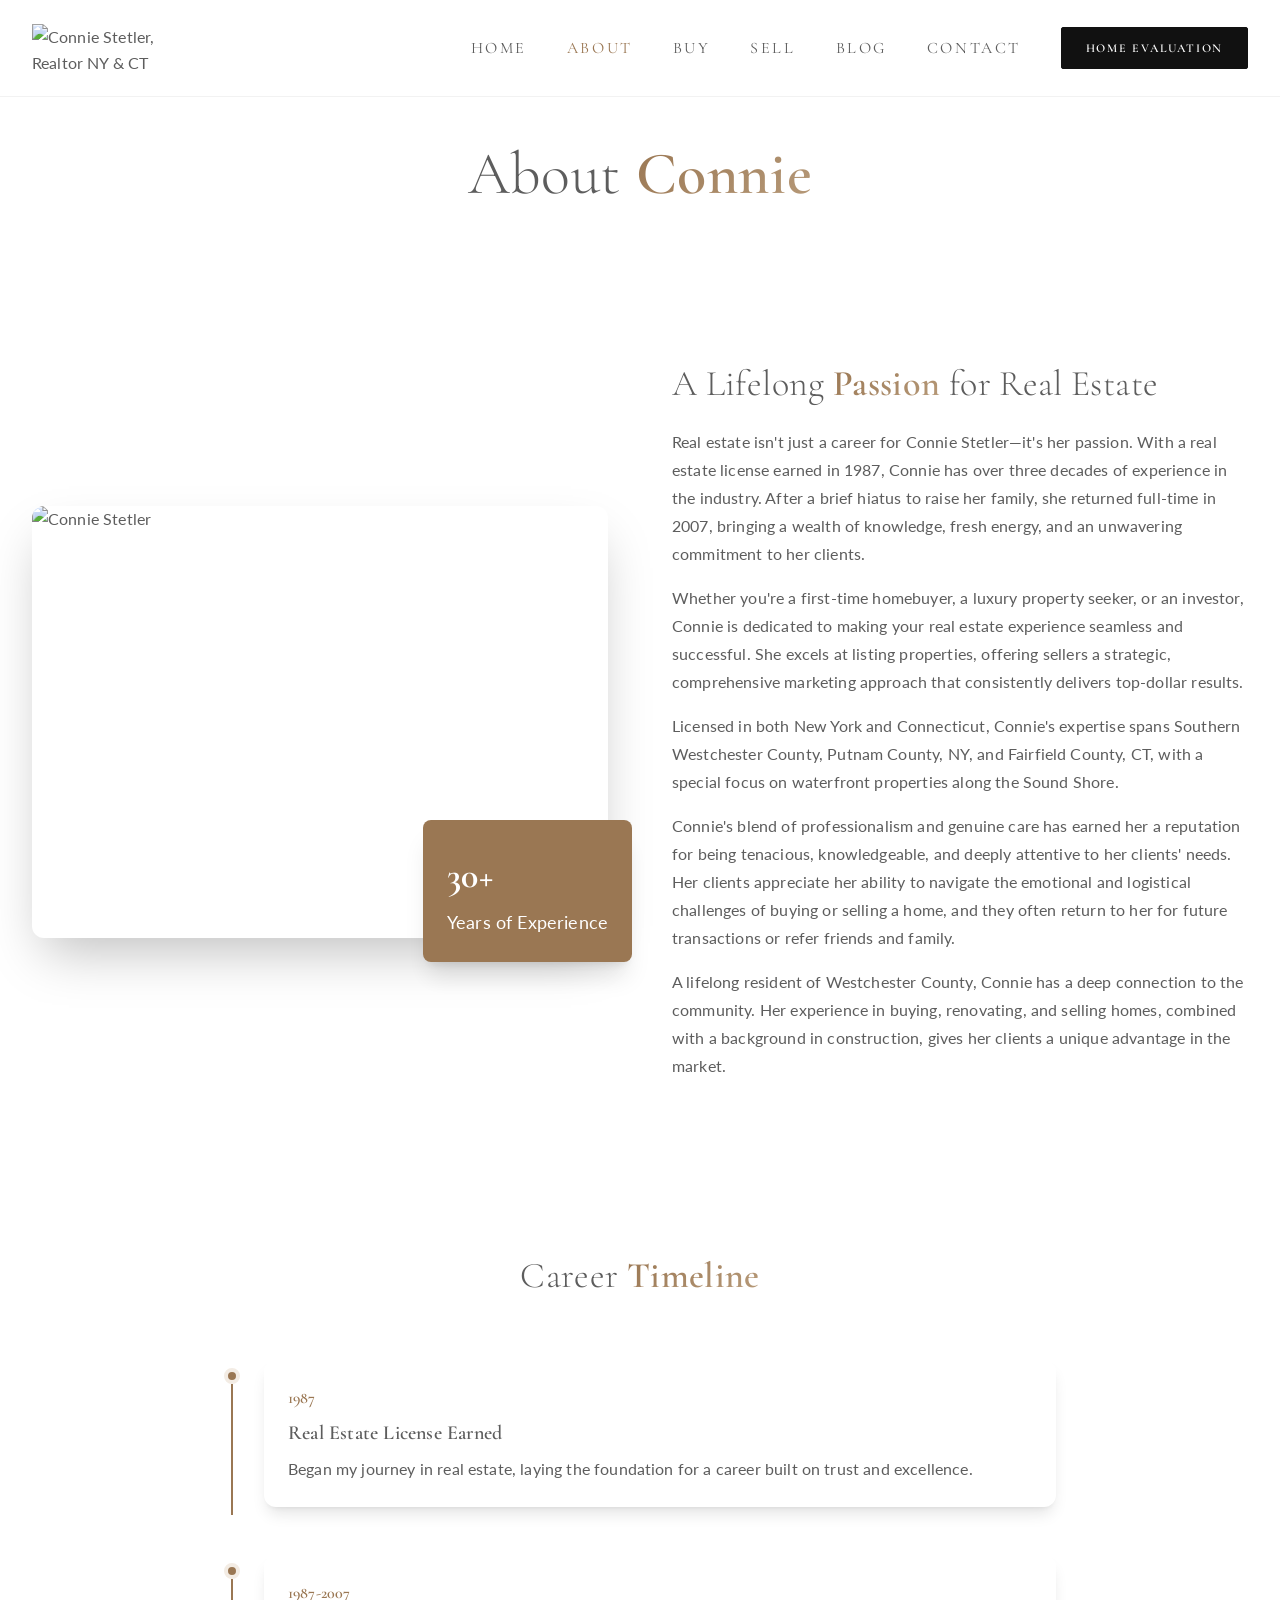
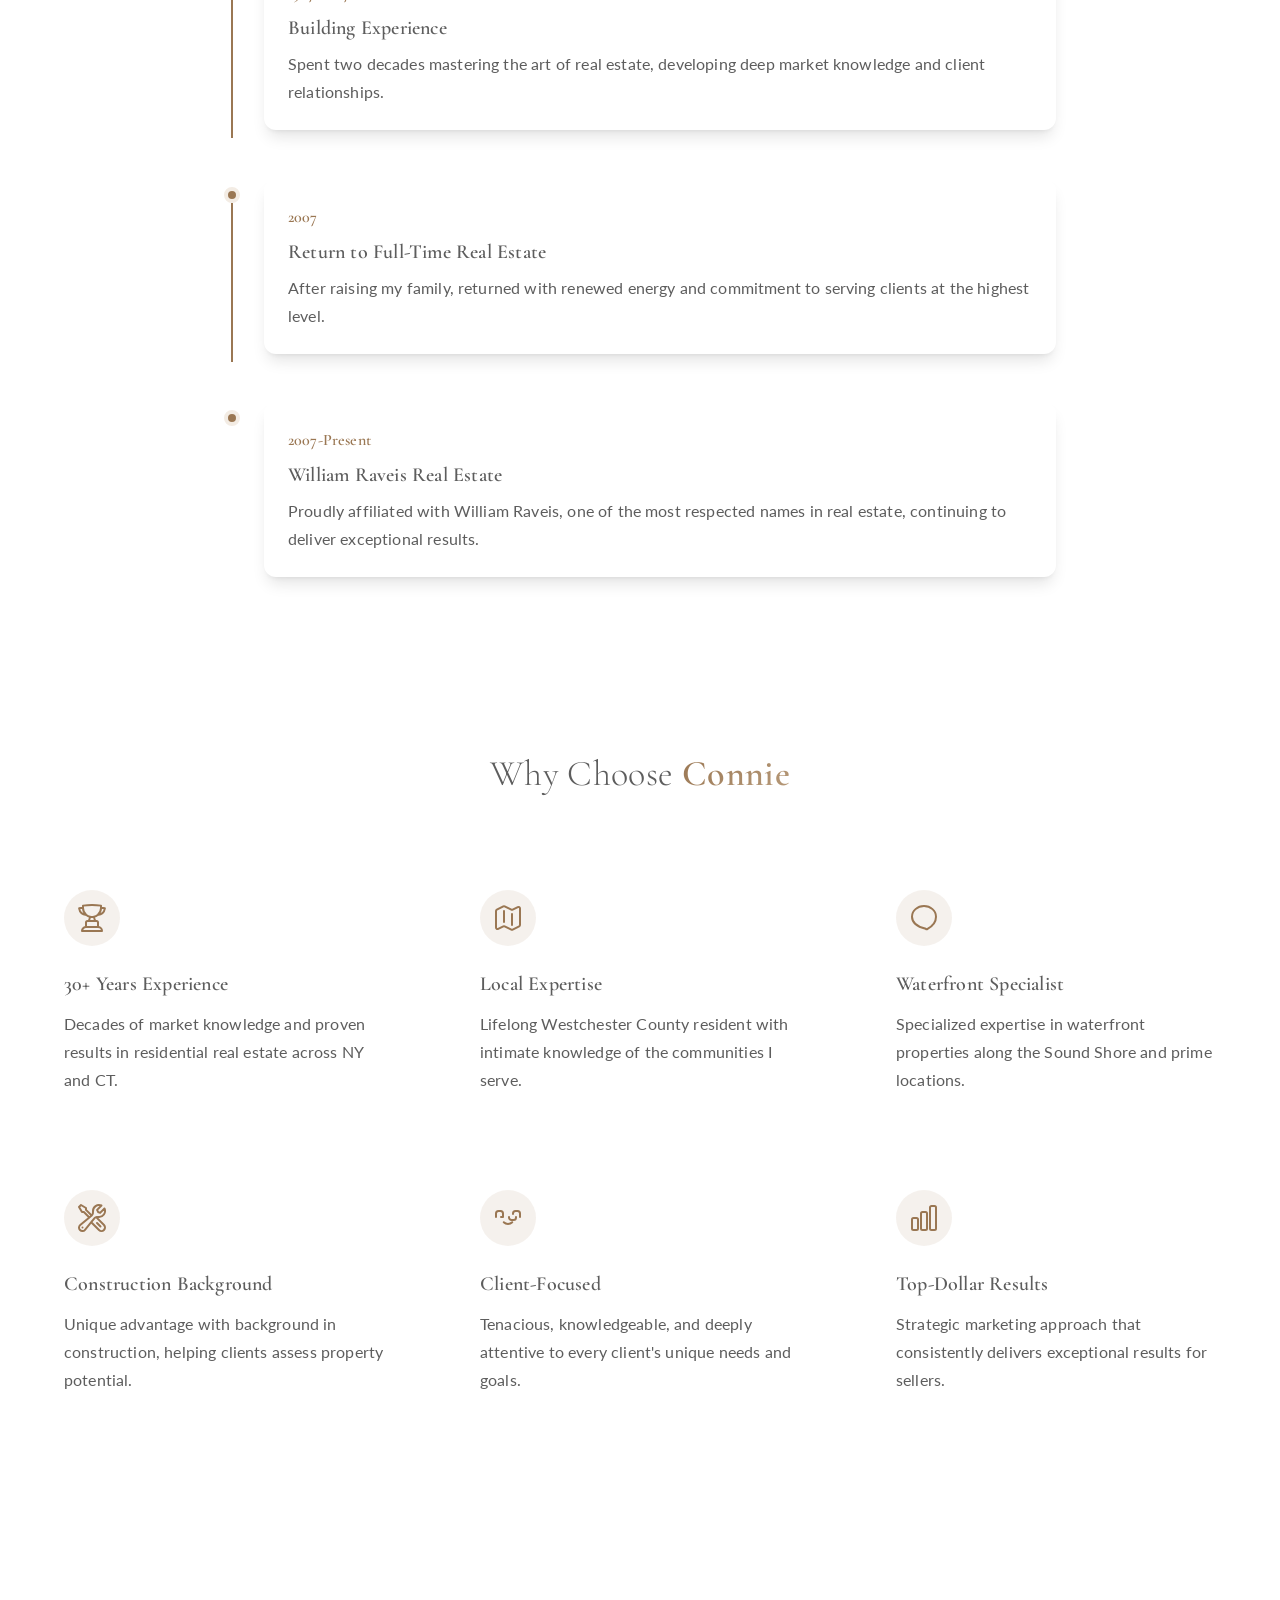
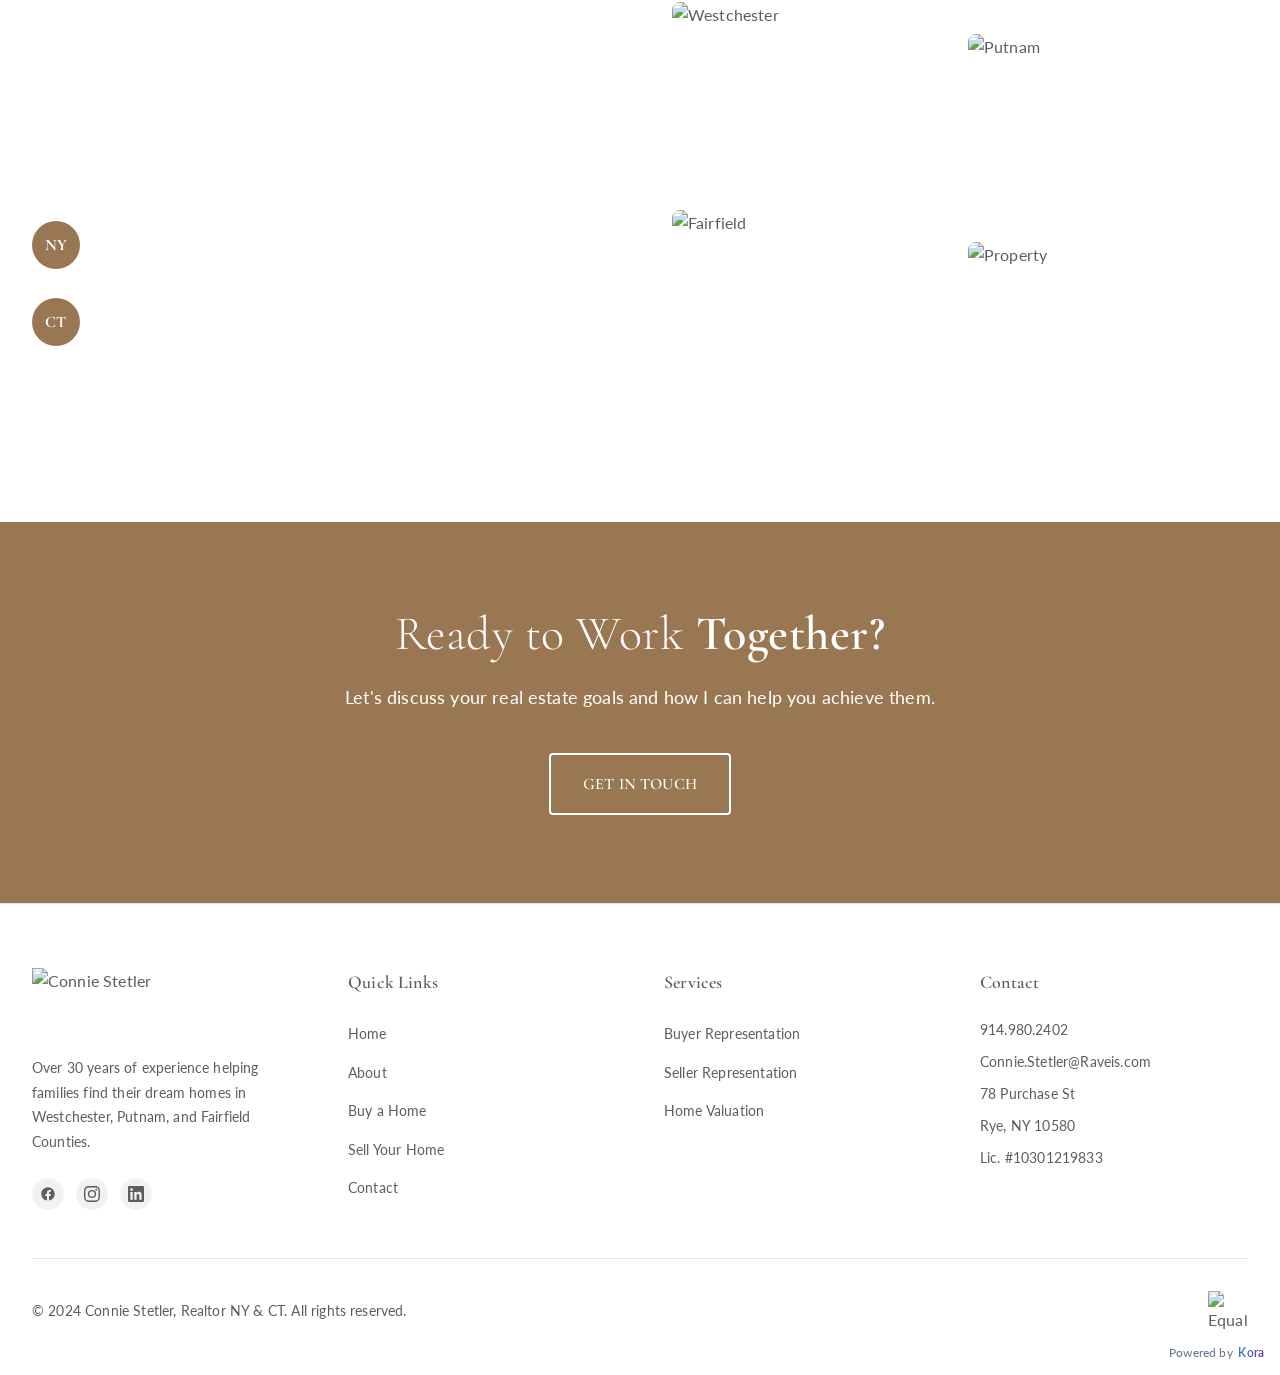
==== about.html @ 28724ea1 "Deploy production from Kora" ====
<!DOCTYPE html>

<html lang="en">
<head>
  <link rel="icon" href="https://quseprdus1.blob.core.windows.net/kora-business-images/user-media/e24f2505-6638-440f-b23e-cd11e77d4948/de8c94d8-887e-4625-825f-ec262dbc28df/1775656767_w84dqn.jpeg">
<!-- KORA_TRACKING_GTM_HEAD_START -->
<!-- Google Tag Manager -->
<script>(function(w,d,s,l,i){w[l]=w[l]||[];w[l].push({'gtm.start':
new Date().getTime(),event:'gtm.js'});var f=d.getElementsByTagName(s)[0],
j=d.createElement(s),dl=l!='dataLayer'?'&l='+l:'';j.async=true;j.src=
'https://www.googletagmanager.com/gtm.js?id='+i+dl;f.parentNode.insertBefore(j,f);
})(window,document,'script','dataLayer','GTM-W7QPT9MT');</script>
<!-- End Google Tag Manager -->
<!-- KORA_TRACKING_GTM_HEAD_END -->
<link href="https://quseprdus1.blob.core.windows.net/kora-business-images/user-media/e24f2505-6638-440f-b23e-cd11e77d4948/de8c94d8-887e-4625-825f-ec262dbc28df/1775656767_w84dqn.jpeg" rel="icon"/>

<meta charset="utf-8"/>
<meta content="width=device-width, initial-scale=1.0" name="viewport"/>
<title>About | Connie Stetler, Realtor NY &amp; CT</title>
<meta content="Learn about Connie Stetler, Realtor NY &amp; CT — licensed associate real estate broker with William Raveis in Rye, NY. 30+ years serving Westchester, Putnam, and Fairfield Counties." name="description"/>
<meta content="About | Connie Stetler, Realtor NY &amp; CT" property="og:title"/>
<meta content="Learn about Connie Stetler, Realtor NY &amp; CT — licensed associate real estate broker with William Raveis in Rye, NY. 30+ years serving Westchester, Putnam, and Fairfield Counties." property="og:description"/>
<meta content="website" property="og:type"/>
<meta content="https://quseprdus1.blob.core.windows.net/kora-business-images/user-media/e24f2505-6638-440f-b23e-cd11e77d4948/de8c94d8-887e-4625-825f-ec262dbc28df/1775656767_w84dqn.jpeg" property="og:image"/>
<meta content="summary_large_image" name="twitter:card"/>
<meta content="About | Connie Stetler, Realtor NY &amp; CT" name="twitter:title"/>
<meta content="Learn about Connie Stetler, Realtor NY &amp; CT — licensed associate real estate broker with William Raveis in Rye, NY. 30+ years serving Westchester, Putnam, and Fairfield Counties." name="twitter:description"/>
<meta content="https://quseprdus1.blob.core.windows.net/kora-business-images/user-media/e24f2505-6638-440f-b23e-cd11e77d4948/de8c94d8-887e-4625-825f-ec262dbc28df/1775656767_w84dqn.jpeg" name="twitter:image"/>
<link href="https://quseprdus1.blob.core.windows.net/kora-business-images/user-media/e24f2505-6638-440f-b23e-cd11e77d4948/de8c94d8-887e-4625-825f-ec262dbc28df/1775656767_w84dqn.jpeg" rel="icon">
<link href="https://quseprdus1.blob.core.windows.net/kora-business-images/user-media/e24f2505-6638-440f-b23e-cd11e77d4948/de8c94d8-887e-4625-825f-ec262dbc28df/1775656767_w84dqn.jpeg" rel="shortcut icon"/>
<link href="https://quseprdus1.blob.core.windows.net/kora-business-images/user-media/e24f2505-6638-440f-b23e-cd11e77d4948/de8c94d8-887e-4625-825f-ec262dbc28df/1775656767_w84dqn.jpeg" rel="apple-touch-icon"/>
<script type="application/ld+json">{
  "@context": "https://schema.org",
  "@type": [
    "LocalBusiness",
    "RealEstateAgent"
  ],
  "name": "Connie Stetler, Realtor NY & CT",
  "description": "Connie Stetler, Realtor NY & CT is a licensed associate real estate broker with William Raveis at 78 Purchase St, Rye, NY 10580. Over three decades serving Westchester, Putnam, and Fairfield Counties with expertise in waterfront and luxury homes.",
  "address": {
    "@type": "PostalAddress",
    "streetAddress": "78 Purchase St",
    "addressLocality": "Rye",
    "addressRegion": "NY",
    "postalCode": "10580",
    "addressCountry": "US"
  },
  "telephone": "+19149802402",
  "email": "Connie.Stetler@Raveis.com",
  "openingHours": [
    "Mo-Fr 07:30-21:00",
    "Sa 07:30-19:00",
    "Su 09:00-18:00"
  ],
  "image": "https://quseprdus1.blob.core.windows.net/kora-business-images/user-media/e24f2505-6638-440f-b23e-cd11e77d4948/de8c94d8-887e-4625-825f-ec262dbc28df/1775656767_w84dqn.jpeg",
  "review": [
    {
      "@type": "Review",
      "reviewRating": {
        "@type": "Rating",
        "ratingValue": "5"
      },
      "author": {
        "@type": "Person",
        "name": "Arlene Gonzalez-Pagan"
      },
      "reviewBody": "Connie is truly one of a kind! We couldn’t have asked for a better realtor to guide us through the sale of our condo. Thanks to her expertise and strategic approach, we had an offer during our very first open house!"
    },
    {
      "@type": "Review",
      "reviewRating": {
        "@type": "Rating",
        "ratingValue": "5"
      },
      "author": {
        "@type": "Person",
        "name": "Shelly A"
      },
      "reviewBody": "Connie is truly exceptional. Over the years, she has expertly guided me through multiple real estate transactions, both buying and selling. Her extensive knowledge, unwavering professionalism, and remarkable patience set her apart."
    }
  ],
  "aggregateRating": {
    "@type": "AggregateRating",
    "ratingValue": "5",
    "reviewCount": "2"
  }
}</script>
<link href="https://fonts.googleapis.com" rel="preconnect"/>
<link crossorigin="" href="https://fonts.gstatic.com" rel="preconnect"/>
<link as="style" href="https://fonts.googleapis.com/css2?family=Cormorant+Garamond:wght@400;500;600;700&amp;family=Lato:wght@300;400;700&amp;display=swap" onload="this.onload=null;this.rel='stylesheet'" rel="preload"/>
<noscript><link href="https://fonts.googleapis.com/css2?family=Cormorant+Garamond:wght@400;500;600;700&amp;family=Lato:wght@300;400;700&amp;display=swap" rel="stylesheet"/></noscript>
<link href="assets/styles.css" rel="stylesheet"/>
<link href="style.css" rel="stylesheet"/>
<link href="https://conniestetlerhomes.com/about" rel="canonical"/><meta content="https://conniestetlerhomes.com/about" property="og:url"/><!-- KORA_GOOGLE_FONTS_START -->
<link rel="preconnect" href="https://fonts.googleapis.com">
<link rel="preconnect" href="https://fonts.gstatic.com" crossorigin>
<link rel="stylesheet" href="https://fonts.googleapis.com/css2?family=Cormorant+Garamond:wght@400;600;700&family=Lato:wght@400;600;700&display=swap">
<!-- KORA_GOOGLE_FONTS_END -->
</link></head>
<body class="bg-white text-dark" data-page="about">
<header id="site-header"></header>
<main>
<!-- Page Header -->
<section class="pt-36 pb-16 bg-off-white">
<div class="max-w-7xl mx-auto px-4 sm:px-6 lg:px-8 text-center">
<h1 class="text-5xl md:text-6xl font-josefin font-light text-dark fade-in">
                About <span class="font-semibold text-gradient">Connie</span>
</h1>
</div>
</section>
<!-- Bio Section -->
<section class="py-24 bg-white">
<div class="max-w-7xl mx-auto px-4 sm:px-6 lg:px-8">
<div class="grid lg:grid-cols-2 gap-16 items-center">
<div class="slide-left">
<div class="relative">
<img alt="Connie Stetler" class="rounded-xl shadow-2xl w-full" decoding="async" height="600" loading="lazy" src="https://quseprdus1.blob.core.windows.net/kora-business-images/user-media/e24f2505-6638-440f-b23e-cd11e77d4948/de8c94d8-887e-4625-825f-ec262dbc28df/1775656643_3t81is.jpeg" width="800"/>
<div class="absolute -bottom-6 -right-6 bg-primary text-white p-6 rounded-lg shadow-xl">
<p class="text-4xl font-josefin font-bold">30+</p>
<p class="text-lg">Years of Experience</p>
</div>
</div>
</div>
<div class="slide-right space-y-6">
<h2 class="text-4xl font-josefin font-light text-dark">
                        A Lifelong <span class="font-semibold text-gradient">Passion</span> for Real Estate
                    </h2>
<div class="space-y-4 text-gray-text font-poppins leading-relaxed">
<p>
                            Real estate isn't just a career for Connie Stetler—it's her passion. With a real estate license earned in 1987, Connie has over three decades of experience in the industry. After a brief hiatus to raise her family, she returned full-time in 2007, bringing a wealth of knowledge, fresh energy, and an unwavering commitment to her clients.
                        </p>
<p>
                            Whether you're a first-time homebuyer, a luxury property seeker, or an investor, Connie is dedicated to making your real estate experience seamless and successful. She excels at listing properties, offering sellers a strategic, comprehensive marketing approach that consistently delivers top-dollar results.
                        </p>
<p>
                            Licensed in both New York and Connecticut, Connie's expertise spans Southern Westchester County, Putnam County, NY, and Fairfield County, CT, with a special focus on waterfront properties along the Sound Shore.
                        </p>
<p>
                            Connie's blend of professionalism and genuine care has earned her a reputation for being tenacious, knowledgeable, and deeply attentive to her clients' needs. Her clients appreciate her ability to navigate the emotional and logistical challenges of buying or selling a home, and they often return to her for future transactions or refer friends and family.
                        </p>
<p>
                            A lifelong resident of Westchester County, Connie has a deep connection to the community. Her experience in buying, renovating, and selling homes, combined with a background in construction, gives her clients a unique advantage in the market.
                        </p>
</div>
</div>
</div>
</div>
</section>
<!-- Timeline Section -->
<section class="py-24 bg-off-white">
<div class="max-w-4xl mx-auto px-4 sm:px-6 lg:px-8">
<div class="text-center mb-16">
<h2 class="text-4xl font-josefin font-light text-dark">
                    Career <span class="font-semibold text-gradient">Timeline</span>
</h2>
</div>
<div class="space-y-12">
<div class="timeline-item fade-in">
<div class="bg-white p-6 rounded-xl shadow-lg">
<span class="text-primary font-josefin font-semibold">1987</span>
<h3 class="text-xl font-josefin font-semibold text-dark mt-2">Real Estate License Earned</h3>
<p class="text-gray-text font-poppins mt-2">Began my journey in real estate, laying the foundation for a career built on trust and excellence.</p>
</div>
</div>
<div class="timeline-item fade-in">
<div class="bg-white p-6 rounded-xl shadow-lg">
<span class="text-primary font-josefin font-semibold">1987-2007</span>
<h3 class="text-xl font-josefin font-semibold text-dark mt-2">Building Experience</h3>
<p class="text-gray-text font-poppins mt-2">Spent two decades mastering the art of real estate, developing deep market knowledge and client relationships.</p>
</div>
</div>
<div class="timeline-item fade-in">
<div class="bg-white p-6 rounded-xl shadow-lg">
<span class="text-primary font-josefin font-semibold">2007</span>
<h3 class="text-xl font-josefin font-semibold text-dark mt-2">Return to Full-Time Real Estate</h3>
<p class="text-gray-text font-poppins mt-2">After raising my family, returned with renewed energy and commitment to serving clients at the highest level.</p>
</div>
</div>
<div class="timeline-item fade-in">
<div class="bg-white p-6 rounded-xl shadow-lg">
<span class="text-primary font-josefin font-semibold">2007-Present</span>
<h3 class="text-xl font-josefin font-semibold text-dark mt-2">William Raveis Real Estate</h3>
<p class="text-gray-text font-poppins mt-2">Proudly affiliated with William Raveis, one of the most respected names in real estate, continuing to deliver exceptional results.</p>
</div>
</div>
</div>
</div>
</section>
<!-- Why Choose Me Section -->
<section class="py-24 bg-white">
<div class="max-w-7xl mx-auto px-4 sm:px-6 lg:px-8">
<div class="text-center mb-16">
<h2 class="text-4xl font-josefin font-light text-dark">
                    Why Choose <span class="font-semibold text-gradient">Connie</span>
</h2>
</div>
<div class="grid md:grid-cols-2 lg:grid-cols-3 gap-8">
<div class="bg-off-white p-8 rounded-xl card-hover scale-in">
<div class="w-14 h-14 bg-primary/10 rounded-full flex items-center justify-center mb-6">
<svg aria-hidden="true" class="icon icon-xl text-primary" fill="none" stroke="currentColor" stroke-width="1.5" viewbox="0 0 24 24" xmlns="http://www.w3.org/2000/svg"><path d="M16.5 18.75h-9m9 0a3 3 0 013 3h-15a3 3 0 013-3m9 0v-3.375c0-.621-.503-1.125-1.125-1.125h-.871M7.5 18.75v-3.375c0-.621.504-1.125 1.125-1.125h.872m5.007 0H9.497m5.007 0a7.454 7.454 0 01-.982-3.172M9.497 14.25a7.454 7.454 0 00.981-3.172M5.25 4.236c-.982.143-1.954.317-2.916.52A6.003 6.003 0 007.73 9.728M5.25 4.236V4.5c0 2.108.966 3.99 2.48 5.228M5.25 4.236V2.721C7.456 2.41 9.71 2.25 12 2.25c2.291 0 4.545.16 6.75.47v1.516M7.73 9.728a6.726 6.726 0 002.748 1.35m8.272-6.842V4.5c0 2.108-.966 3.99-2.48 5.228m2.48-5.492a46.32 46.32 0 012.916.52 6.003 6.003 0 01-5.395 4.972m0 0a6.726 6.726 0 01-2.749 1.35m0 0a6.772 6.772 0 01-3.044 0" stroke-linecap="round" stroke-linejoin="round"></path></svg>
</div>
<h3 class="text-xl font-josefin font-semibold text-dark mb-3">30+ Years Experience</h3>
<p class="text-gray-text font-poppins">Decades of market knowledge and proven results in residential real estate across NY and CT.</p>
</div>
<div class="bg-off-white p-8 rounded-xl card-hover scale-in">
<div class="w-14 h-14 bg-primary/10 rounded-full flex items-center justify-center mb-6">
<svg aria-hidden="true" class="icon icon-xl text-primary" fill="none" stroke="currentColor" stroke-width="1.5" viewbox="0 0 24 24" xmlns="http://www.w3.org/2000/svg"><path d="M9 6.75V15m6-6v8.25m.503 3.498 4.875-2.437c.381-.19.622-.58.622-1.006V4.82c0-.836-.88-1.38-1.628-1.006l-3.869 1.934c-.317.159-.69.159-1.006 0L9.503 3.252a1.125 1.125 0 00-1.006 0L3.622 5.689C3.24 5.88 3 6.27 3 6.695V19.18c0 .836.88 1.38 1.628 1.006l3.869-1.934c.317-.159.69-.159 1.006 0l4.994 2.497c.317.158.69.158 1.006 0z" stroke-linecap="round" stroke-linejoin="round"></path></svg>
</div>
<h3 class="text-xl font-josefin font-semibold text-dark mb-3">Local Expertise</h3>
<p class="text-gray-text font-poppins">Lifelong Westchester County resident with intimate knowledge of the communities I serve.</p>
</div>
<div class="bg-off-white p-8 rounded-xl card-hover scale-in">
<div class="w-14 h-14 bg-primary/10 rounded-full flex items-center justify-center mb-6">
<svg aria-hidden="true" class="icon icon-xl text-primary" fill="none" stroke="currentColor" stroke-width="1.5" viewbox="0 0 24 24" xmlns="http://www.w3.org/2000/svg"><path d="M12 3c4.97 0 9 3.582 9 8 0 4.499-3.014 7.25-6.326 9.126a1.125 1.125 0 01-1.348 0C6.014 18.25 3 15.499 3 11c0-4.418 4.03-8 9-8z" stroke-linecap="round" stroke-linejoin="round"></path></svg>
</div>
<h3 class="text-xl font-josefin font-semibold text-dark mb-3">Waterfront Specialist</h3>
<p class="text-gray-text font-poppins">Specialized expertise in waterfront properties along the Sound Shore and prime locations.</p>
</div>
<div class="bg-off-white p-8 rounded-xl card-hover scale-in">
<div class="w-14 h-14 bg-primary/10 rounded-full flex items-center justify-center mb-6">
<svg aria-hidden="true" class="icon icon-xl text-primary" fill="none" stroke="currentColor" stroke-width="1.5" viewbox="0 0 24 24" xmlns="http://www.w3.org/2000/svg"><path d="M11.42 15.17 17.25 21A2.652 2.652 0 0021 17.25l-5.877-5.877M11.42 15.17l2.496-3.03c.317-.384.74-.626 1.208-.766M11.42 15.17l-4.655 5.653a2.548 2.548 0 11-3.586-3.586l6.837-5.63m5.108-.233c.55-.164 1.163-.188 1.743-.14a4.5 4.5 0 004.486-6.336l-3.276 3.277a3.004 3.004 0 01-2.25-2.25l3.276-3.276a4.5 4.5 0 00-6.336 4.486c.091 1.076-.071 2.264-.904 2.95l-.102.085m-1.745 1.437L5.909 7.5H4.5L2.25 3.75l1.5-1.5L7.5 4.5v1.409l4.26 4.26m-1.745 1.437 1.745-1.437m6.615 8.206L15.75 15.75M4.867 19.125h.008v.008h-.008v-.008z" stroke-linecap="round" stroke-linejoin="round"></path></svg>
</div>
<h3 class="text-xl font-josefin font-semibold text-dark mb-3">Construction Background</h3>
<p class="text-gray-text font-poppins">Unique advantage with background in construction, helping clients assess property potential.</p>
</div>
<div class="bg-off-white p-8 rounded-xl card-hover scale-in">
<div class="w-14 h-14 bg-primary/10 rounded-full flex items-center justify-center mb-6">
<svg aria-hidden="true" class="icon icon-xl text-primary" fill="none" stroke="currentColor" stroke-width="1.5" viewbox="0 0 24 24" xmlns="http://www.w3.org/2000/svg"><path d="M15.182 15.182a4.5 4.5 0 01-6.364 0M21 11.25V8.625c0-1.036-.84-1.875-1.875-1.875h-1.5c-1.036 0-1.875.84-1.875 1.875v.375M3 11.25V8.625c0-1.036.84-1.875 1.875-1.875h1.5c1.036 0 1.875.84 1.875 1.875v.375m0 0V11.25m0 0H6.75m11.25 0H18m0 0v.375c0 1.036-.84 1.875-1.875 1.875h-1.5a1.875 1.875 0 01-1.875-1.875V11.25" stroke-linecap="round" stroke-linejoin="round"></path></svg>
</div>
<h3 class="text-xl font-josefin font-semibold text-dark mb-3">Client-Focused</h3>
<p class="text-gray-text font-poppins">Tenacious, knowledgeable, and deeply attentive to every client's unique needs and goals.</p>
</div>
<div class="bg-off-white p-8 rounded-xl card-hover scale-in">
<div class="w-14 h-14 bg-primary/10 rounded-full flex items-center justify-center mb-6">
<svg aria-hidden="true" class="icon icon-xl text-primary" fill="none" stroke="currentColor" stroke-width="1.5" viewbox="0 0 24 24" xmlns="http://www.w3.org/2000/svg"><path d="M3 13.125C3 12.504 3.504 12 4.125 12h2.25c.621 0 1.125.504 1.125 1.125v6.75C7.5 20.496 6.996 21 6.375 21h-2.25A1.125 1.125 0 013 19.875v-6.75zM9.75 8.625c0-.621.504-1.125 1.125-1.125h2.25c.621 0 1.125.504 1.125 1.125v11.25c0 .621-.504 1.125-1.125 1.125h-2.25a1.125 1.125 0 01-1.125-1.125V8.625zM16.5 4.125c0-.621.504-1.125 1.125-1.125h2.25C20.496 3 21 3.504 21 4.125v15.75c0 .621-.504 1.125-1.125 1.125h-2.25a1.125 1.125 0 01-1.125-1.125V4.125z" stroke-linecap="round" stroke-linejoin="round"></path></svg>
</div>
<h3 class="text-xl font-josefin font-semibold text-dark mb-3">Top-Dollar Results</h3>
<p class="text-gray-text font-poppins">Strategic marketing approach that consistently delivers exceptional results for sellers.</p>
</div>
</div>
</div>
</section>
<!-- Dual License Section -->
<section class="py-24 bg-dark">
<div class="max-w-7xl mx-auto px-4 sm:px-6 lg:px-8">
<div class="grid lg:grid-cols-2 gap-16 items-center">
<div class="slide-left">
<h2 class="text-4xl font-josefin font-light text-white mb-6">
                        Licensed in <span class="font-semibold">New York &amp; Connecticut</span>
</h2>
<p class="text-gray-400 font-poppins leading-relaxed mb-8">
                        With licenses in both New York and Connecticut, I offer seamless service for clients looking to buy or sell across state lines. My expertise spans multiple counties, giving you comprehensive coverage and market knowledge.
                    </p>
<div class="space-y-6">
<div class="flex items-center space-x-4">
<div class="w-12 h-12 bg-primary rounded-full flex items-center justify-center">
<span class="text-white font-josefin font-bold">NY</span>
</div>
<div>
<p class="text-white font-josefin font-semibold">New York License</p>
<p class="text-gray-400 text-sm">Westchester &amp; Putnam Counties</p>
</div>
</div>
<div class="flex items-center space-x-4">
<div class="w-12 h-12 bg-primary rounded-full flex items-center justify-center">
<span class="text-white font-josefin font-bold">CT</span>
</div>
<div>
<p class="text-white font-josefin font-semibold">Connecticut License</p>
<p class="text-gray-400 text-sm">Fairfield County</p>
</div>
</div>
</div>
<p class="text-gray-500 font-poppins mt-6 text-sm">License #10301219833</p>
</div>
<div class="slide-right">
<div class="grid grid-cols-2 gap-4">
<img alt="Westchester" class="rounded-lg w-full h-48 object-cover" decoding="async" height="192" loading="lazy" src="https://quseprdus1.blob.core.windows.net/kora-business-images/user-media/e24f2505-6638-440f-b23e-cd11e77d4948/de8c94d8-887e-4625-825f-ec262dbc28df/1775656733_zuvuwa.jpeg" width="400"/>
<img alt="Putnam" class="rounded-lg w-full h-48 object-cover mt-8" decoding="async" height="192" loading="lazy" src="https://quseprdus1.blob.core.windows.net/kora-business-images/user-media/e24f2505-6638-440f-b23e-cd11e77d4948/de8c94d8-887e-4625-825f-ec262dbc28df/1775656724_cih3n1.jpeg" width="400"/>
<img alt="Fairfield" class="rounded-lg w-full h-48 object-cover -mt-8" decoding="async" height="192" loading="lazy" src="https://quseprdus1.blob.core.windows.net/kora-business-images/user-media/e24f2505-6638-440f-b23e-cd11e77d4948/de8c94d8-887e-4625-825f-ec262dbc28df/1775656661_8c9ebm.jpeg" width="400"/>
<img alt="Property" class="rounded-lg w-full h-48 object-cover" decoding="async" height="192" loading="lazy" src="https://quseprdus1.blob.core.windows.net/kora-business-images/user-media/e24f2505-6638-440f-b23e-cd11e77d4948/de8c94d8-887e-4625-825f-ec262dbc28df/1775656679_stgtkc.jpeg" width="400"/>
</div>
</div>
</div>
</div>
</section>
<!-- CTA Section -->
<section class="py-24 bg-primary">
<div class="max-w-4xl mx-auto px-4 sm:px-6 lg:px-8 text-center">
<h2 class="text-4xl md:text-5xl font-josefin font-light text-white mb-6">
                Ready to Work <span class="font-semibold">Together?</span>
</h2>
<p class="text-white/90 font-poppins text-lg mb-10">
                Let's discuss your real estate goals and how I can help you achieve them.
            </p>
<div class="flex flex-wrap justify-center gap-4">
<a class="border-2 border-white text-white px-8 py-4 rounded font-josefin font-semibold tracking-wider uppercase hover:bg-white hover:text-primary transition-all" href="contact.html">
                    Get In Touch
                </a>
</div>
</div>
</section>
</main>
<footer id="site-footer">
</footer>
<script src="js/includes.js"></script>
<script defer="" src="js/main.js"></script>

<!-- KORA_TRACKING_EVENTS_START -->
<script>
  window.dataLayer = window.dataLayer || [];

  function trackEvent(eventName, params) {
    window.dataLayer.push(Object.assign({ event: eventName }, params || {}));
  }

  document.addEventListener('DOMContentLoaded', function () {
    function cleanText(value) {
      return (value || '').replace(/\s+/g, ' ').trim();
    }

    function toPath(href) {
      try {
        if (!href) return null;
        var url = new URL(href, window.location.origin);
        return url.pathname || '/';
      } catch (e) {
        return null;
      }
    }

    document.querySelectorAll('button, a').forEach(function (el) {
      el.addEventListener('click', function () {
        var clickId =
          el.getAttribute('data-kora-click-id') ||
          el.getAttribute('data-analytics-id') ||
          el.getAttribute('id') ||
          null;
        var clickLabel =
          el.getAttribute('data-kora-click-label') ||
          cleanText(el.innerText || el.textContent || '') ||
          null;
        var href = el.getAttribute('href') || null;
        trackEvent('button_click', {
          click_id: clickId,
          click_label: clickLabel,
          page_path: window.location.pathname || '/',
          link_url: href,
          element_id: el.getAttribute('id') || null,
          element_class: el.getAttribute('class') || null,
          link_path: toPath(href),
        });
      });
    });
  });
</script>
<!-- KORA_TRACKING_EVENTS_END -->
<!-- KORA_BRANDING_FOOTER_SCRIPT_START -->
<script>
(function () {
  var koraUrl = "https://askkora.ai";
  var muted = "#64748b";
  var blue = "#1E88E5";
  var purple = "#7B1FA2";
  var startMarker = 'KORA_' + 'BRANDING_FOOTER_START';
  var endMarker = 'KORA_' + 'BRANDING_FOOTER_END';
  var selector = '[data-kora-branding-footer="true"], .kora-powered-by';

  function removeExisting() {
    document.querySelectorAll(selector).forEach(function (node) {
      if (node && node.parentNode) node.parentNode.removeChild(node);
    });
    var walker = document.createTreeWalker(document.documentElement, NodeFilter.SHOW_COMMENT);
    var comments = [];
    while (walker.nextNode()) {
      if (walker.currentNode.nodeValue.indexOf(startMarker) !== -1 || walker.currentNode.nodeValue.indexOf(endMarker) !== -1) {
        comments.push(walker.currentNode);
      }
    }
    comments.forEach(function (node) {
      if (node && node.parentNode) node.parentNode.removeChild(node);
    });
  }

  function buildBranding() {
    var wrapper = document.createElement('div');
    wrapper.className = 'kora-powered-by';
    wrapper.setAttribute('data-kora-branding-footer', 'true');
    wrapper.style.cssText = 'display:flex;justify-content:flex-end;align-items:center;gap:0.35rem;padding:0.75rem 1rem;font-size:0.75rem;';
    wrapper.innerHTML = '<span style="color:' + muted + '">Powered by</span>' +
      '<a href="' + koraUrl + '" target="_blank" rel="noopener noreferrer" style="text-decoration:none;font-weight:600;background:linear-gradient(135deg,' + blue + ',' + purple + ');-webkit-background-clip:text;background-clip:text;-webkit-text-fill-color:transparent">Kora</a>';
    return wrapper;
  }

  function targetFooter(allowFallback) {
    var footer = document.querySelector('footer');
    if (footer) return footer;
    if (!allowFallback) return null;
    return document.getElementById('site-footer') || document.body;
  }

  function placeBranding(allowFallback) {
    var target = targetFooter(allowFallback);
    if (!target) return false;
    removeExisting();
    target.appendChild(document.createComment(' ' + startMarker + ' '));
    target.appendChild(buildBranding());
    target.appendChild(document.createComment(' ' + endMarker + ' '));
    return target.tagName && target.tagName.toLowerCase() === 'footer';
  }

  function start() {
    if (placeBranding(false)) return;
    var observer = new MutationObserver(function () {
      if (placeBranding(false)) observer.disconnect();
    });
    observer.observe(document.documentElement, { childList: true, subtree: true });
    window.setTimeout(function () { observer.disconnect(); placeBranding(true); }, 3000);
  }

  if (document.readyState === 'loading') {
    document.addEventListener('DOMContentLoaded', start);
  } else {
    start();
  }
}());
</script>
<!-- KORA_BRANDING_FOOTER_SCRIPT_END -->
</body>
</html>
---- assets/styles.css ----
/*! tailwindcss v4.2.1 | MIT License | https://tailwindcss.com */
@layer properties{@supports (((-webkit-hyphens:none)) and (not (margin-trim:inline))) or ((-moz-orient:inline) and (not (color:rgb(from red r g b)))){*,:before,:after,::backdrop{--tw-translate-x:0;--tw-translate-y:0;--tw-translate-z:0;--tw-rotate-x:initial;--tw-rotate-y:initial;--tw-rotate-z:initial;--tw-skew-x:initial;--tw-skew-y:initial;--tw-space-y-reverse:0;--tw-space-x-reverse:0;--tw-border-style:solid;--tw-leading:initial;--tw-font-weight:initial;--tw-tracking:initial;--tw-shadow:0 0 #0000;--tw-shadow-color:initial;--tw-shadow-alpha:100%;--tw-inset-shadow:0 0 #0000;--tw-inset-shadow-color:initial;--tw-inset-shadow-alpha:100%;--tw-ring-color:initial;--tw-ring-shadow:0 0 #0000;--tw-inset-ring-color:initial;--tw-inset-ring-shadow:0 0 #0000;--tw-ring-inset:initial;--tw-ring-offset-width:0px;--tw-ring-offset-color:#fff;--tw-ring-offset-shadow:0 0 #0000;--tw-duration:initial;--tw-scale-x:1;--tw-scale-y:1;--tw-scale-z:1}}}@layer theme{:root,:host{--font-sans:ui-sans-serif, system-ui, sans-serif, "Apple Color Emoji", "Segoe UI Emoji", "Segoe UI Symbol", "Noto Color Emoji";--font-mono:ui-monospace, SFMono-Regular, Menlo, Monaco, Consolas, "Liberation Mono", "Courier New", monospace;--color-red-600:oklch(57.7% .245 27.325);--color-green-600:oklch(62.7% .194 149.214);--color-gray-100:oklch(96.7% .003 264.542);--color-gray-200:oklch(92.8% .006 264.531);--color-gray-400:oklch(70.7% .022 261.325);--color-gray-500:oklch(55.1% .027 264.364);--color-black:#000;--color-white:#fff;--spacing:.25rem;--container-md:28rem;--container-2xl:42rem;--container-3xl:48rem;--container-4xl:56rem;--container-5xl:64rem;--container-6xl:72rem;--container-7xl:80rem;--text-xs:.75rem;--text-xs--line-height:calc(1 / .75);--text-sm:.875rem;--text-sm--line-height:calc(1.25 / .875);--text-base:1rem;--text-base--line-height:calc(1.5 / 1);--text-lg:1.125rem;--text-lg--line-height:calc(1.75 / 1.125);--text-xl:1.25rem;--text-xl--line-height:calc(1.75 / 1.25);--text-2xl:1.5rem;--text-2xl--line-height:calc(2 / 1.5);--text-3xl:1.875rem;--text-3xl--line-height:calc(2.25 / 1.875);--text-4xl:2.25rem;--text-4xl--line-height:calc(2.5 / 2.25);--text-5xl:3rem;--text-5xl--line-height:1;--text-6xl:3.75rem;--text-6xl--line-height:1;--text-7xl:4.5rem;--text-7xl--line-height:1;--font-weight-light:300;--font-weight-semibold:600;--font-weight-bold:700;--tracking-wide:.025em;--tracking-wider:.05em;--tracking-widest:.1em;--leading-tight:1.25;--leading-relaxed:1.625;--radius-lg:.5rem;--radius-xl:.75rem;--animate-bounce:bounce 1s infinite;--default-transition-duration:.15s;--default-transition-timing-function:cubic-bezier(.4, 0, .2, 1);--default-font-family:var(--font-sans);--default-mono-font-family:var(--font-mono);--color-primary:#9a7753;--font-heading:"Cormorant Garamond", serif;--font-body:Lato, sans-serif}}@layer base{*,:after,:before,::backdrop{box-sizing:border-box;border:0 solid;margin:0;padding:0}::file-selector-button{box-sizing:border-box;border:0 solid;margin:0;padding:0}html,:host{-webkit-text-size-adjust:100%;tab-size:4;line-height:1.5;font-family:var(--default-font-family,ui-sans-serif, system-ui, sans-serif, "Apple Color Emoji", "Segoe UI Emoji", "Segoe UI Symbol", "Noto Color Emoji");font-feature-settings:var(--default-font-feature-settings,normal);font-variation-settings:var(--default-font-variation-settings,normal);-webkit-tap-highlight-color:transparent}hr{height:0;color:inherit;border-top-width:1px}abbr:where([title]){-webkit-text-decoration:underline dotted;text-decoration:underline dotted}h1,h2,h3,h4,h5,h6{font-size:inherit;font-weight:inherit}a{color:inherit;-webkit-text-decoration:inherit;-webkit-text-decoration:inherit;-webkit-text-decoration:inherit;text-decoration:inherit}b,strong{font-weight:bolder}code,kbd,samp,pre{font-family:var(--default-mono-font-family,ui-monospace, SFMono-Regular, Menlo, Monaco, Consolas, "Liberation Mono", "Courier New", monospace);font-feature-settings:var(--default-mono-font-feature-settings,normal);font-variation-settings:var(--default-mono-font-variation-settings,normal);font-size:1em}small{font-size:80%}sub,sup{vertical-align:baseline;font-size:75%;line-height:0;position:relative}sub{bottom:-.25em}sup{top:-.5em}table{text-indent:0;border-color:inherit;border-collapse:collapse}:-moz-focusring{outline:auto}progress{vertical-align:baseline}summary{display:list-item}ol,ul,menu{list-style:none}img,svg,video,canvas,audio,iframe,embed,object{vertical-align:middle;display:block}img,video{max-width:100%;height:auto}button,input,select,optgroup,textarea{font:inherit;font-feature-settings:inherit;font-variation-settings:inherit;letter-spacing:inherit;color:inherit;opacity:1;background-color:#0000;border-radius:0}::file-selector-button{font:inherit;font-feature-settings:inherit;font-variation-settings:inherit;letter-spacing:inherit;color:inherit;opacity:1;background-color:#0000;border-radius:0}:where(select:is([multiple],[size])) optgroup{font-weight:bolder}:where(select:is([multiple],[size])) optgroup option{padding-inline-start:20px}::file-selector-button{margin-inline-end:4px}::placeholder{opacity:1}@supports (not ((-webkit-appearance:-apple-pay-button))) or (contain-intrinsic-size:1px){::placeholder{color:currentColor}@supports (color:color-mix(in lab, red, red)){::placeholder{color:color-mix(in oklab, currentcolor 50%, transparent)}}}textarea{resize:vertical}::-webkit-search-decoration{-webkit-appearance:none}::-webkit-date-and-time-value{min-height:1lh;text-align:inherit}::-webkit-datetime-edit{display:inline-flex}::-webkit-datetime-edit-fields-wrapper{padding:0}::-webkit-datetime-edit{padding-block:0}::-webkit-datetime-edit-year-field{padding-block:0}::-webkit-datetime-edit-month-field{padding-block:0}::-webkit-datetime-edit-day-field{padding-block:0}::-webkit-datetime-edit-hour-field{padding-block:0}::-webkit-datetime-edit-minute-field{padding-block:0}::-webkit-datetime-edit-second-field{padding-block:0}::-webkit-datetime-edit-millisecond-field{padding-block:0}::-webkit-datetime-edit-meridiem-field{padding-block:0}::-webkit-calendar-picker-indicator{line-height:1}:-moz-ui-invalid{box-shadow:none}button,input:where([type=button],[type=reset],[type=submit]){appearance:button}::file-selector-button{appearance:button}::-webkit-inner-spin-button{height:auto}::-webkit-outer-spin-button{height:auto}[hidden]:where(:not([hidden=until-found])){display:none!important}body{font-family:var(--font-body)}h1,h2,h3,h4,h5,h6{font-family:var(--font-heading)}}@layer components;@layer utilities{.sr-only{clip-path:inset(50%);white-space:nowrap;border-width:0;width:1px;height:1px;margin:-1px;padding:0;position:absolute;overflow:hidden}.absolute{position:absolute}.fixed{position:fixed}.relative{position:relative}.inset-0{inset:calc(var(--spacing) * 0)}.start{inset-inline-start:var(--spacing)}.top-0{top:calc(var(--spacing) * 0)}.top-1\/2{top:50%}.top-6{top:calc(var(--spacing) * 6)}.-right-6{right:calc(var(--spacing) * -6)}.right-0{right:calc(var(--spacing) * 0)}.right-2{right:calc(var(--spacing) * 2)}.right-6{right:calc(var(--spacing) * 6)}.-bottom-6{bottom:calc(var(--spacing) * -6)}.bottom-0{bottom:calc(var(--spacing) * 0)}.bottom-10{bottom:calc(var(--spacing) * 10)}.left-0{left:calc(var(--spacing) * 0)}.left-1\/2{left:50%}.left-2{left:calc(var(--spacing) * 2)}.z-1{z-index:1}.z-2{z-index:2}.z-10{z-index:10}.z-20{z-index:20}.z-50{z-index:50}.order-1{order:1}.order-2{order:2}.col-span-12{grid-column:span 12/span 12}.mx-auto{margin-inline:auto}.-mt-8{margin-top:calc(var(--spacing) * -8)}.mt-1{margin-top:calc(var(--spacing) * 1)}.mt-2{margin-top:calc(var(--spacing) * 2)}.mt-3{margin-top:calc(var(--spacing) * 3)}.mt-4{margin-top:calc(var(--spacing) * 4)}.mt-5{margin-top:calc(var(--spacing) * 5)}.mt-6{margin-top:calc(var(--spacing) * 6)}.mt-8{margin-top:calc(var(--spacing) * 8)}.mt-10{margin-top:calc(var(--spacing) * 10)}.mt-16{margin-top:calc(var(--spacing) * 16)}.mr-2{margin-right:calc(var(--spacing) * 2)}.mb-1{margin-bottom:calc(var(--spacing) * 1)}.mb-2{margin-bottom:calc(var(--spacing) * 2)}.mb-3{margin-bottom:calc(var(--spacing) * 3)}.mb-4{margin-bottom:calc(var(--spacing) * 4)}.mb-5{margin-bottom:calc(var(--spacing) * 5)}.mb-6{margin-bottom:calc(var(--spacing) * 6)}.mb-8{margin-bottom:calc(var(--spacing) * 8)}.mb-10{margin-bottom:calc(var(--spacing) * 10)}.mb-12{margin-bottom:calc(var(--spacing) * 12)}.mb-16{margin-bottom:calc(var(--spacing) * 16)}.block{display:block}.flex{display:flex}.grid{display:grid}.hidden{display:none}.inline-block{display:inline-block}.aspect-3\/4{aspect-ratio:3/4}.h-0{height:calc(var(--spacing) * 0)}.h-8{height:calc(var(--spacing) * 8)}.h-10{height:calc(var(--spacing) * 10)}.h-12{height:calc(var(--spacing) * 12)}.h-14{height:calc(var(--spacing) * 14)}.h-16{height:calc(var(--spacing) * 16)}.h-20{height:calc(var(--spacing) * 20)}.h-40{height:calc(var(--spacing) * 40)}.h-48{height:calc(var(--spacing) * 48)}.h-56{height:calc(var(--spacing) * 56)}.h-80{height:calc(var(--spacing) * 80)}.h-96{height:calc(var(--spacing) * 96)}.h-full{height:100%}.min-h-\[82vh\]{min-height:82vh}.min-h-\[250px\]{min-height:250px}.min-h-screen{min-height:100vh}.w-8{width:calc(var(--spacing) * 8)}.w-10{width:calc(var(--spacing) * 10)}.w-12{width:calc(var(--spacing) * 12)}.w-14{width:calc(var(--spacing) * 14)}.w-16{width:calc(var(--spacing) * 16)}.w-20{width:calc(var(--spacing) * 20)}.w-80{width:calc(var(--spacing) * 80)}.w-auto{width:auto}.w-full{width:100%}.max-w-2xl{max-width:var(--container-2xl)}.max-w-3xl{max-width:var(--container-3xl)}.max-w-4xl{max-width:var(--container-4xl)}.max-w-6xl{max-width:var(--container-6xl)}.max-w-7xl{max-width:var(--container-7xl)}.max-w-\[95\%\]{max-width:95%}.max-w-md{max-width:var(--container-md)}.max-w-none{max-width:none}.shrink-0{flex-shrink:0}.-translate-x-1\/2{--tw-translate-x:calc(calc(1 / 2 * 100%) * -1);translate:var(--tw-translate-x) var(--tw-translate-y)}.-translate-y-1\/2{--tw-translate-y:calc(calc(1 / 2 * 100%) * -1);translate:var(--tw-translate-x) var(--tw-translate-y)}.transform{transform:var(--tw-rotate-x,) var(--tw-rotate-y,) var(--tw-rotate-z,) var(--tw-skew-x,) var(--tw-skew-y,)}.animate-bounce{animation:var(--animate-bounce)}.cursor-not-allowed{cursor:not-allowed}.cursor-pointer{cursor:pointer}.resize-none{resize:none}.grid-cols-2{grid-template-columns:repeat(2,minmax(0,1fr))}.grid-cols-3{grid-template-columns:repeat(3,minmax(0,1fr))}.grid-cols-7{grid-template-columns:repeat(7,minmax(0,1fr))}.grid-cols-12{grid-template-columns:repeat(12,minmax(0,1fr))}.flex-col{flex-direction:column}.flex-wrap{flex-wrap:wrap}.items-center{align-items:center}.items-start{align-items:flex-start}.items-stretch{align-items:stretch}.justify-between{justify-content:space-between}.justify-center{justify-content:center}.gap-2{gap:calc(var(--spacing) * 2)}.gap-3{gap:calc(var(--spacing) * 3)}.gap-4{gap:calc(var(--spacing) * 4)}.gap-6{gap:calc(var(--spacing) * 6)}.gap-8{gap:calc(var(--spacing) * 8)}.gap-12{gap:calc(var(--spacing) * 12)}.gap-16{gap:calc(var(--spacing) * 16)}:where(.space-y-3>:not(:last-child)){--tw-space-y-reverse:0;margin-block-start:calc(calc(var(--spacing) * 3) * var(--tw-space-y-reverse));margin-block-end:calc(calc(var(--spacing) * 3) * calc(1 - var(--tw-space-y-reverse)))}:where(.space-y-4>:not(:last-child)){--tw-space-y-reverse:0;margin-block-start:calc(calc(var(--spacing) * 4) * var(--tw-space-y-reverse));margin-block-end:calc(calc(var(--spacing) * 4) * calc(1 - var(--tw-space-y-reverse)))}:where(.space-y-6>:not(:last-child)){--tw-space-y-reverse:0;margin-block-start:calc(calc(var(--spacing) * 6) * var(--tw-space-y-reverse));margin-block-end:calc(calc(var(--spacing) * 6) * calc(1 - var(--tw-space-y-reverse)))}:where(.space-y-8>:not(:last-child)){--tw-space-y-reverse:0;margin-block-start:calc(calc(var(--spacing) * 8) * var(--tw-space-y-reverse));margin-block-end:calc(calc(var(--spacing) * 8) * calc(1 - var(--tw-space-y-reverse)))}:where(.space-y-12>:not(:last-child)){--tw-space-y-reverse:0;margin-block-start:calc(calc(var(--spacing) * 12) * var(--tw-space-y-reverse));margin-block-end:calc(calc(var(--spacing) * 12) * calc(1 - var(--tw-space-y-reverse)))}:where(.space-x-1>:not(:last-child)){--tw-space-x-reverse:0;margin-inline-start:calc(calc(var(--spacing) * 1) * var(--tw-space-x-reverse));margin-inline-end:calc(calc(var(--spacing) * 1) * calc(1 - var(--tw-space-x-reverse)))}:where(.space-x-2>:not(:last-child)){--tw-space-x-reverse:0;margin-inline-start:calc(calc(var(--spacing) * 2) * var(--tw-space-x-reverse));margin-inline-end:calc(calc(var(--spacing) * 2) * calc(1 - var(--tw-space-x-reverse)))}:where(.space-x-3>:not(:last-child)){--tw-space-x-reverse:0;margin-inline-start:calc(calc(var(--spacing) * 3) * var(--tw-space-x-reverse));margin-inline-end:calc(calc(var(--spacing) * 3) * calc(1 - var(--tw-space-x-reverse)))}:where(.space-x-4>:not(:last-child)){--tw-space-x-reverse:0;margin-inline-start:calc(calc(var(--spacing) * 4) * var(--tw-space-x-reverse));margin-inline-end:calc(calc(var(--spacing) * 4) * calc(1 - var(--tw-space-x-reverse)))}:where(.space-x-10>:not(:last-child)){--tw-space-x-reverse:0;margin-inline-start:calc(calc(var(--spacing) * 10) * var(--tw-space-x-reverse));margin-inline-end:calc(calc(var(--spacing) * 10) * calc(1 - var(--tw-space-x-reverse)))}.overflow-hidden{overflow:hidden}.rounded{border-radius:.25rem}.rounded-full{border-radius:3.40282e38px}.rounded-lg{border-radius:var(--radius-lg)}.rounded-xl{border-radius:var(--radius-xl)}.border{border-style:var(--tw-border-style);border-width:1px}.border-2{border-style:var(--tw-border-style);border-width:2px}.border-t{border-top-style:var(--tw-border-style);border-top-width:1px}.border-b{border-bottom-style:var(--tw-border-style);border-bottom-width:1px}.border-black\/5{border-color:#0000000d}@supports (color:color-mix(in lab, red, red)){.border-black\/5{border-color:color-mix(in oklab, var(--color-black) 5%, transparent)}}.border-black\/10{border-color:#0000001a}@supports (color:color-mix(in lab, red, red)){.border-black\/10{border-color:color-mix(in oklab, var(--color-black) 10%, transparent)}}.border-gray-200{border-color:var(--color-gray-200)}.border-primary{border-color:var(--color-primary)}.border-white{border-color:var(--color-white)}.bg-black\/5{background-color:#0000000d}@supports (color:color-mix(in lab, red, red)){.bg-black\/5{background-color:color-mix(in oklab, var(--color-black) 5%, transparent)}}.bg-gray-200{background-color:var(--color-gray-200)}.bg-primary{background-color:var(--color-primary)}.bg-primary\/10{background-color:#9a77531a}@supports (color:color-mix(in lab, red, red)){.bg-primary\/10{background-color:color-mix(in oklab, var(--color-primary) 10%, transparent)}}.bg-white{background-color:var(--color-white)}.bg-linear-to-r{--tw-gradient-position:to right}@supports (background-image:linear-gradient(in lab, red, red)){.bg-linear-to-r{--tw-gradient-position:to right in oklab}}.bg-linear-to-r{background-image:linear-gradient(var(--tw-gradient-stops))}.object-cover{object-fit:cover}.p-4{padding:calc(var(--spacing) * 4)}.p-6{padding:calc(var(--spacing) * 6)}.p-8{padding:calc(var(--spacing) * 8)}.px-4{padding-inline:calc(var(--spacing) * 4)}.px-6{padding-inline:calc(var(--spacing) * 6)}.px-8{padding-inline:calc(var(--spacing) * 8)}.px-10{padding-inline:calc(var(--spacing) * 10)}.py-0{padding-block:calc(var(--spacing) * 0)}.py-2{padding-block:calc(var(--spacing) * 2)}.py-3{padding-block:calc(var(--spacing) * 3)}.py-4{padding-block:calc(var(--spacing) * 4)}.py-16{padding-block:calc(var(--spacing) * 16)}.py-24{padding-block:calc(var(--spacing) * 24)}.pt-2{padding-top:calc(var(--spacing) * 2)}.pt-8{padding-top:calc(var(--spacing) * 8)}.pt-16{padding-top:calc(var(--spacing) * 16)}.pt-32{padding-top:calc(var(--spacing) * 32)}.pt-36{padding-top:calc(var(--spacing) * 36)}.pb-16{padding-bottom:calc(var(--spacing) * 16)}.text-center{text-align:center}.text-2xl{font-size:var(--text-2xl);line-height:var(--tw-leading,var(--text-2xl--line-height))}.text-3xl{font-size:var(--text-3xl);line-height:var(--tw-leading,var(--text-3xl--line-height))}.text-4xl{font-size:var(--text-4xl);line-height:var(--tw-leading,var(--text-4xl--line-height))}.text-5xl{font-size:var(--text-5xl);line-height:var(--tw-leading,var(--text-5xl--line-height))}.text-base{font-size:var(--text-base);line-height:var(--tw-leading,var(--text-base--line-height))}.text-lg{font-size:var(--text-lg);line-height:var(--tw-leading,var(--text-lg--line-height))}.text-sm{font-size:var(--text-sm);line-height:var(--tw-leading,var(--text-sm--line-height))}.text-xl{font-size:var(--text-xl);line-height:var(--tw-leading,var(--text-xl--line-height))}.text-xs{font-size:var(--text-xs);line-height:var(--tw-leading,var(--text-xs--line-height))}.leading-\[1\.45\]{--tw-leading:1.45;line-height:1.45}.leading-relaxed{--tw-leading:var(--leading-relaxed);line-height:var(--leading-relaxed)}.leading-tight{--tw-leading:var(--leading-tight);line-height:var(--leading-tight)}.font-bold{--tw-font-weight:var(--font-weight-bold);font-weight:var(--font-weight-bold)}.font-light{--tw-font-weight:var(--font-weight-light);font-weight:var(--font-weight-light)}.font-semibold{--tw-font-weight:var(--font-weight-semibold);font-weight:var(--font-weight-semibold)}.tracking-\[0\.2em\]{--tw-tracking:.2em;letter-spacing:.2em}.tracking-wide{--tw-tracking:var(--tracking-wide);letter-spacing:var(--tracking-wide)}.tracking-wider{--tw-tracking:var(--tracking-wider);letter-spacing:var(--tracking-wider)}.tracking-widest{--tw-tracking:var(--tracking-widest);letter-spacing:var(--tracking-widest)}.text-gray-200{color:var(--color-gray-200)}.text-gray-400{color:var(--color-gray-400)}.text-gray-500{color:var(--color-gray-500)}.text-green-600{color:var(--color-green-600)}.text-primary{color:var(--color-primary)}.text-red-600{color:var(--color-red-600)}.text-white{color:var(--color-white)}.text-white\/80{color:#fffc}@supports (color:color-mix(in lab, red, red)){.text-white\/80{color:color-mix(in oklab, var(--color-white) 80%, transparent)}}.text-white\/90{color:#ffffffe6}@supports (color:color-mix(in lab, red, red)){.text-white\/90{color:color-mix(in oklab, var(--color-white) 90%, transparent)}}.text-white\/95{color:#fffffff2}@supports (color:color-mix(in lab, red, red)){.text-white\/95{color:color-mix(in oklab, var(--color-white) 95%, transparent)}}.uppercase{text-transform:uppercase}.opacity-70{opacity:.7}.opacity-90{opacity:.9}.shadow-2xl{--tw-shadow:0 25px 50px -12px var(--tw-shadow-color,#00000040);box-shadow:var(--tw-inset-shadow), var(--tw-inset-ring-shadow), var(--tw-ring-offset-shadow), var(--tw-ring-shadow), var(--tw-shadow)}.shadow-lg{--tw-shadow:0 10px 15px -3px var(--tw-shadow-color,#0000001a), 0 4px 6px -4px var(--tw-shadow-color,#0000001a);box-shadow:var(--tw-inset-shadow), var(--tw-inset-ring-shadow), var(--tw-ring-offset-shadow), var(--tw-ring-shadow), var(--tw-shadow)}.shadow-md{--tw-shadow:0 4px 6px -1px var(--tw-shadow-color,#0000001a), 0 2px 4px -2px var(--tw-shadow-color,#0000001a);box-shadow:var(--tw-inset-shadow), var(--tw-inset-ring-shadow), var(--tw-ring-offset-shadow), var(--tw-ring-shadow), var(--tw-shadow)}.shadow-xl{--tw-shadow:0 20px 25px -5px var(--tw-shadow-color,#0000001a), 0 8px 10px -6px var(--tw-shadow-color,#0000001a);box-shadow:var(--tw-inset-shadow), var(--tw-inset-ring-shadow), var(--tw-ring-offset-shadow), var(--tw-ring-shadow), var(--tw-shadow)}.transition{transition-property:color,background-color,border-color,outline-color,text-decoration-color,fill,stroke,--tw-gradient-from,--tw-gradient-via,--tw-gradient-to,opacity,box-shadow,transform,translate,scale,rotate,filter,-webkit-backdrop-filter,backdrop-filter,display,content-visibility,overlay,pointer-events;transition-timing-function:var(--tw-ease,var(--default-transition-timing-function));transition-duration:var(--tw-duration,var(--default-transition-duration))}.transition-all{transition-property:all;transition-timing-function:var(--tw-ease,var(--default-transition-timing-function));transition-duration:var(--tw-duration,var(--default-transition-duration))}.transition-colors{transition-property:color,background-color,border-color,outline-color,text-decoration-color,fill,stroke,--tw-gradient-from,--tw-gradient-via,--tw-gradient-to;transition-timing-function:var(--tw-ease,var(--default-transition-timing-function));transition-duration:var(--tw-duration,var(--default-transition-duration))}.transition-transform{transition-property:transform,translate,scale,rotate;transition-timing-function:var(--tw-ease,var(--default-transition-timing-function));transition-duration:var(--tw-duration,var(--default-transition-duration))}.duration-300{--tw-duration:.3s;transition-duration:.3s}.duration-500{--tw-duration:.5s;transition-duration:.5s}@media (hover:hover){.group-hover\:h-auto:is(:where(.group):hover *){height:auto}.group-hover\:scale-105:is(:where(.group):hover *){--tw-scale-x:105%;--tw-scale-y:105%;--tw-scale-z:105%;scale:var(--tw-scale-x) var(--tw-scale-y)}.group-hover\:text-primary:is(:where(.group):hover *){color:var(--color-primary)}.hover\:bg-gray-100:hover{background-color:var(--color-gray-100)}.hover\:bg-primary:hover{background-color:var(--color-primary)}.hover\:bg-primary\/10:hover{background-color:#9a77531a}@supports (color:color-mix(in lab, red, red)){.hover\:bg-primary\/10:hover{background-color:color-mix(in oklab, var(--color-primary) 10%, transparent)}}.hover\:bg-white:hover{background-color:var(--color-white)}.hover\:text-primary:hover{color:var(--color-primary)}.hover\:text-white:hover{color:var(--color-white)}.hover\:underline:hover{text-decoration-line:underline}}.focus\:border-primary:focus{border-color:var(--color-primary)}.focus\:outline-none:focus{--tw-outline-style:none;outline-style:none}@media (min-width:40rem){.sm\:grid-cols-4{grid-template-columns:repeat(4,minmax(0,1fr))}.sm\:flex-row{flex-direction:row}.sm\:px-6{padding-inline:calc(var(--spacing) * 6)}}@media (min-width:48rem){.md\:col-span-5{grid-column:span 5/span 5}.md\:col-span-7{grid-column:span 7/span 7}.md\:flex{display:flex}.md\:h-\[205px\]{height:205px}.md\:h-\[430px\]{height:430px}.md\:min-h-\[280px\]{min-height:280px}.md\:max-w-5xl{max-width:var(--container-5xl)}.md\:grid-cols-2{grid-template-columns:repeat(2,minmax(0,1fr))}.md\:grid-cols-3{grid-template-columns:repeat(3,minmax(0,1fr))}.md\:flex-row{flex-direction:row}:where(.md\:space-y-0>:not(:last-child)){--tw-space-y-reverse:0;margin-block-start:calc(calc(var(--spacing) * 0) * var(--tw-space-y-reverse));margin-block-end:calc(calc(var(--spacing) * 0) * calc(1 - var(--tw-space-y-reverse)))}.md\:p-10{padding:calc(var(--spacing) * 10)}.md\:py-20{padding-block:calc(var(--spacing) * 20)}.md\:text-2xl{font-size:var(--text-2xl);line-height:var(--tw-leading,var(--text-2xl--line-height))}.md\:text-3xl{font-size:var(--text-3xl);line-height:var(--tw-leading,var(--text-3xl--line-height))}.md\:text-5xl{font-size:var(--text-5xl);line-height:var(--tw-leading,var(--text-5xl--line-height))}.md\:text-6xl{font-size:var(--text-6xl);line-height:var(--tw-leading,var(--text-6xl--line-height))}.md\:text-xl{font-size:var(--text-xl);line-height:var(--tw-leading,var(--text-xl--line-height))}}@media (min-width:64rem){.lg\:right-6{right:calc(var(--spacing) * 6)}.lg\:left-6{left:calc(var(--spacing) * 6)}.lg\:order-1{order:1}.lg\:order-2{order:2}.lg\:col-span-1{grid-column:span 1/span 1}.lg\:col-span-2{grid-column:span 2/span 2}.lg\:col-span-3{grid-column:span 3/span 3}.lg\:flex{display:flex}.lg\:hidden{display:none}.lg\:h-12{height:calc(var(--spacing) * 12)}.lg\:h-24{height:calc(var(--spacing) * 24)}.lg\:grid-cols-2{grid-template-columns:repeat(2,minmax(0,1fr))}.lg\:grid-cols-3{grid-template-columns:repeat(3,minmax(0,1fr))}.lg\:grid-cols-4{grid-template-columns:repeat(4,minmax(0,1fr))}.lg\:grid-cols-5{grid-template-columns:repeat(5,minmax(0,1fr))}.lg\:gap-16{gap:calc(var(--spacing) * 16)}.lg\:px-8{padding-inline:calc(var(--spacing) * 8)}.lg\:pt-24{padding-top:calc(var(--spacing) * 24)}.lg\:text-7xl{font-size:var(--text-7xl);line-height:var(--tw-leading,var(--text-7xl--line-height))}}}@keyframes cs-fade-in{0%{opacity:0;transform:translateY(30px)}to{opacity:1;transform:translateY(0)}}@keyframes cs-slide-left{0%{opacity:0;transform:translate(-50px)}to{opacity:1;transform:translate(0)}}@keyframes cs-slide-right{0%{opacity:0;transform:translate(50px)}to{opacity:1;transform:translate(0)}}@keyframes cs-scale-in{0%{opacity:0;transform:scale(.9)}to{opacity:1;transform:scale(1)}}@keyframes cs-testimonial-in{0%{opacity:0;transform:translateY(14px)}to{opacity:1;transform:translateY(0)}}@property --tw-translate-x{syntax:"*";inherits:false;initial-value:0}@property --tw-translate-y{syntax:"*";inherits:false;initial-value:0}@property --tw-translate-z{syntax:"*";inherits:false;initial-value:0}@property --tw-rotate-x{syntax:"*";inherits:false}@property --tw-rotate-y{syntax:"*";inherits:false}@property --tw-rotate-z{syntax:"*";inherits:false}@property --tw-skew-x{syntax:"*";inherits:false}@property --tw-skew-y{syntax:"*";inherits:false}@property --tw-space-y-reverse{syntax:"*";inherits:false;initial-value:0}@property --tw-space-x-reverse{syntax:"*";inherits:false;initial-value:0}@property --tw-border-style{syntax:"*";inherits:false;initial-value:solid}@property --tw-leading{syntax:"*";inherits:false}@property --tw-font-weight{syntax:"*";inherits:false}@property --tw-tracking{syntax:"*";inherits:false}@property --tw-shadow{syntax:"*";inherits:false;initial-value:0 0 #0000}@property --tw-shadow-color{syntax:"*";inherits:false}@property --tw-shadow-alpha{syntax:"<percentage>";inherits:false;initial-value:100%}@property --tw-inset-shadow{syntax:"*";inherits:false;initial-value:0 0 #0000}@property --tw-inset-shadow-color{syntax:"*";inherits:false}@property --tw-inset-shadow-alpha{syntax:"<percentage>";inherits:false;initial-value:100%}@property --tw-ring-color{syntax:"*";inherits:false}@property --tw-ring-shadow{syntax:"*";inherits:false;initial-value:0 0 #0000}@property --tw-inset-ring-color{syntax:"*";inherits:false}@property --tw-inset-ring-shadow{syntax:"*";inherits:false;initial-value:0 0 #0000}@property --tw-ring-inset{syntax:"*";inherits:false}@property --tw-ring-offset-width{syntax:"<length>";inherits:false;initial-value:0}@property --tw-ring-offset-color{syntax:"*";inherits:false;initial-value:#fff}@property --tw-ring-offset-shadow{syntax:"*";inherits:false;initial-value:0 0 #0000}@property --tw-duration{syntax:"*";inherits:false}@property --tw-scale-x{syntax:"*";inherits:false;initial-value:1}@property --tw-scale-y{syntax:"*";inherits:false;initial-value:1}@property --tw-scale-z{syntax:"*";inherits:false;initial-value:1}@keyframes bounce{0%,to{animation-timing-function:cubic-bezier(.8,0,1,1);transform:translateY(-25%)}50%{animation-timing-function:cubic-bezier(0,0,.2,1);transform:none}}
---- style.css ----
/* Connie Stetler — extras on top of precompiled Tailwind (assets/styles.css) */
:root {
    --cs-primary: #9A7753;
    --cs-primary-light: #B79A79;
    --cs-dark: #111111;
    --cs-text: #5D5D5D;
    --cs-off-white: #FAF8F5;
}

.icon {
    display: inline-block;
    width: 1.25rem;
    height: 1.25rem;
    vertical-align: -0.2em;
    flex-shrink: 0;
}

.icon-sm {
    width: 1rem;
    height: 1rem;
}

.icon-md {
    width: 1.25rem;
    height: 1.25rem;
}

.icon-lg {
    width: 1.5rem;
    height: 1.5rem;
}

.icon-xl {
    width: 2rem;
    height: 2rem;
}

.sr-only {
    position: absolute;
    width: 1px;
    height: 1px;
    padding: 0;
    margin: -1px;
    overflow: hidden;
    clip: rect(0, 0, 0, 0);
    white-space: nowrap;
    border-width: 0;
}

* {
    scroll-behavior: smooth;
}

html,
body {
    max-width: 100%;
    overflow-x: hidden;
}

body {
    font-family: 'Lato', sans-serif;
    color: var(--cs-text);
    line-height: 1.65;
    letter-spacing: 0.01em;
}

h1,
h2,
h3,
.font-josefin,
.font-playfair {
    font-family: 'Cormorant Garamond', serif;
    letter-spacing: 0.01em;
}

.font-poppins {
    font-family: 'Lato', sans-serif;
}

p {
    line-height: 1.75;
}

.hero-bg h1,
.hero-bg h2,
.hero-bg h3,
.hero-bg p,
.bg-dark h1,
.bg-dark h2,
.bg-dark h3,
.bg-dark p,
.bg-primary h1,
.bg-primary h2,
.bg-primary h3,
.bg-primary p,
.testimonial-bg h1,
.testimonial-bg h2,
.testimonial-bg h3,
.testimonial-bg p {
    color: #ffffff;
}

.text-gradient {
    background: linear-gradient(135deg, #9A7753 0%, #B79A79 100%);
    -webkit-background-clip: text;
    -webkit-text-fill-color: transparent;
    background-clip: text;
}

.btn-primary {
    background: #111111;
    border-radius: 2px;
    text-transform: uppercase;
    letter-spacing: 0.14em;
    font-weight: 600;
    border: 1px solid #111111;
    transition: all 0.4s cubic-bezier(0.4, 0, 0.2, 1);
}

.btn-primary:hover {
    transform: translateY(-2px);
    box-shadow: 0 10px 30px rgba(17, 17, 17, 0.24);
}

.btn-outline {
    border: 2px solid #9A7753;
    border-radius: 2px;
    text-transform: uppercase;
    letter-spacing: 0.14em;
    font-weight: 600;
    transition: all 0.4s cubic-bezier(0.4, 0, 0.2, 1);
}

.btn-outline:hover {
    background: #9A7753;
    color: white;
    transform: translateY(-2px);
}

.nav-link {
    position: relative;
    letter-spacing: 0.16em;
}

.nav-link::after {
    content: '';
    position: absolute;
    width: 0;
    height: 2px;
    bottom: -4px;
    left: 0;
    background: #9A7753;
    transition: width 0.3s ease;
}

.nav-link:hover::after {
    width: 100%;
}

.mobile-menu {
    width: min(20rem, 100vw);
    max-width: 100vw;
    position: fixed;
    top: 0;
    right: 0;
    bottom: 0;
    height: 100vh;
    height: 100dvh;
    background: #ffffff;
    background-color: #ffffff;
    opacity: 1;
    transform: translateX(100%);
    transition: transform 0.4s cubic-bezier(0.4, 0, 0.2, 1);
    z-index: 60;
    isolation: isolate;
}

.mobile-menu.active {
    transform: translateX(0);
    box-shadow: -9999px 0 0 9999px rgba(0, 0, 0, 0.45);
}

#mobile-menu > div {
    height: 100%;
    background: #ffffff;
}

@keyframes cs-fade-in {
    from {
        opacity: 0;
        transform: translateY(30px);
    }
    to {
        opacity: 1;
        transform: translateY(0);
    }
}

@keyframes cs-slide-left {
    from {
        opacity: 0;
        transform: translateX(-50px);
    }
    to {
        opacity: 1;
        transform: translateX(0);
    }
}

@keyframes cs-slide-right {
    from {
        opacity: 0;
        transform: translateX(50px);
    }
    to {
        opacity: 1;
        transform: translateX(0);
    }
}

@keyframes cs-scale-in {
    from {
        opacity: 0;
        transform: scale(0.9);
    }
    to {
        opacity: 1;
        transform: scale(1);
    }
}

@keyframes cs-testimonial-in {
    from {
        opacity: 0;
        transform: translateY(14px);
    }
    to {
        opacity: 1;
        transform: translateY(0);
    }
}

.fade-in,
.slide-left,
.slide-right,
.scale-in {
    opacity: 0;
    will-change: opacity, transform;
}

/* Hero: animate on page load (no JS required) */
@media (prefers-reduced-motion: no-preference) {
    .hero-bg .fade-in {
        animation: cs-fade-in 1s cubic-bezier(0.33, 1, 0.68, 1) forwards;
    }

    .hero-bg .fade-in:nth-child(2) {
        animation-delay: 150ms;
    }

    .hero-bg .fade-in:nth-child(3) {
        animation-delay: 300ms;
    }
}

.fade-in.is-visible {
    animation: cs-fade-in 1s cubic-bezier(0.33, 1, 0.68, 1) forwards;
}

.slide-left.is-visible {
    animation: cs-slide-left 1s cubic-bezier(0.33, 1, 0.68, 1) forwards;
}

.slide-right.is-visible {
    animation: cs-slide-right 1s cubic-bezier(0.33, 1, 0.68, 1) forwards;
}

.scale-in.is-visible {
    animation: cs-scale-in 0.8s cubic-bezier(0.33, 1, 0.68, 1) forwards;
}

@media (prefers-reduced-motion: reduce) {
    .fade-in,
    .slide-left,
    .slide-right,
    .scale-in {
        opacity: 1;
        transform: none;
        animation: none;
    }
}

.input-field {
    transition: all 0.3s ease;
    border: 2px solid #E5E7EB;
}

.input-field:focus {
    border-color: #9A7753;
    box-shadow: 0 0 0 3px rgba(154, 119, 83, 0.15);
    outline: none;
}

.card-hover {
    transition: all 0.5s cubic-bezier(0.4, 0, 0.2, 1);
}

.card-hover:hover {
    transform: translateY(-10px);
    box-shadow: 0 20px 40px rgba(0, 0, 0, 0.1);
}

.image-hover {
    transition: all 0.6s cubic-bezier(0.4, 0, 0.2, 1);
}

.image-hover:hover {
    transform: scale(1.05);
}

.hero-bg {
    position: relative;
}

.hero-bg-img {
    object-fit: cover;
    object-position: center;
    z-index: 0;
    will-change: transform;
}

.testimonial-bg {
    background: linear-gradient(rgba(30, 30, 30, 0.45), rgba(30, 30, 30, 0.45)),
        url('https://quseprdus1.blob.core.windows.net/kora-business-images/user-media/e24f2505-6638-440f-b23e-cd11e77d4948/de8c94d8-887e-4625-825f-ec262dbc28df/1775656716_ya5eb6.jpeg');
    background-size: cover;
    background-position: center;
    background-attachment: fixed;
}

.testimonial-slide {
    display: none;
    will-change: transform, opacity;
}

.testimonial-slide.active {
    display: block;
    animation: cs-testimonial-in 0.65s cubic-bezier(0.25, 0.46, 0.45, 0.94) forwards;
}

.testimonial-dot {
    width: 7px;
    height: 7px;
    border-radius: 9999px;
    background: rgba(255, 255, 255, 0.6);
    transition: all 0.3s ease;
}

.testimonial-dot.active {
    background: #ffffff;
    transform: scale(1.15);
}

.floating {
    animation: float 6s ease-in-out infinite;
}

@keyframes float {
    0%, 100% { transform: translateY(0px); }
    50% { transform: translateY(-20px); }
}

.county-card {
    position: relative;
    overflow: hidden;
}

.county-card::before {
    content: '';
    position: absolute;
    top: 0;
    left: 0;
    right: 0;
    bottom: 0;
    background: linear-gradient(to top, rgba(0, 0, 0, 0.7) 0%, rgba(0, 0, 0, 0.2) 50%, transparent 100%);
    z-index: 1;
    transition: all 0.4s ease;
}

.county-card:hover::before {
    background: linear-gradient(to top, rgba(154, 119, 83, 0.8) 0%, rgba(154, 119, 83, 0.4) 50%, transparent 100%);
}

.county-card img {
    transition: all 0.6s ease;
}

.county-card:hover img {
    transform: scale(1.1);
}

.star-rating {
    color: #FFD700;
}

.timeline-item {
    position: relative;
    padding-left: 40px;
}

.timeline-item::before {
    content: '';
    position: absolute;
    left: 0;
    top: 8px;
    width: 16px;
    height: 16px;
    background: #9A7753;
    border-radius: 50%;
    border: 4px solid #F3ECE4;
}

.timeline-item::after {
    content: '';
    position: absolute;
    left: 7px;
    top: 24px;
    width: 2px;
    height: calc(100% - 16px);
    background: #9A7753;
}

.timeline-item:last-child::after {
    display: none;
}

.step-card {
    transition: all 0.5s cubic-bezier(0.4, 0, 0.2, 1);
}

.step-card:hover {
    transform: translateY(-10px);
    box-shadow: 0 20px 40px rgba(0, 0, 0, 0.1);
}

.feature-icon {
    transition: all 0.3s ease;
}

.feature-card {
    transition: all 0.4s ease;
}

.feature-card:hover {
    transform: translateY(-5px);
}

.feature-card:hover .feature-icon {
    transform: scale(1.1);
    background: #9A7753;
    color: white;
}

.feature-card:hover .feature-icon i {
    color: white;
}

.stat-card {
    background: linear-gradient(135deg, rgba(154, 119, 83, 0.12) 0%, rgba(183, 154, 121, 0.12) 100%);
    border: 1px solid rgba(154, 119, 83, 0.24);
}

.step-number {
    background: linear-gradient(135deg, #9A7753 0%, #B79A79 100%);
}

.contact-card {
    transition: all 0.4s ease;
}

.contact-card:hover {
    transform: translateY(-5px);
    box-shadow: 0 15px 30px rgba(0, 0, 0, 0.1);
}

.social-btn {
    transition: all 0.3s ease;
}

.social-btn:hover {
    transform: translateY(-3px);
}

.time-slot {
    transition: all 0.3s ease;
}

.time-slot:hover {
    border-color: #9A7753;
    background: rgba(154, 119, 83, 0.08);
}

.time-slot.selected {
    background: #9A7753;
    color: white;
    border-color: #9A7753;
}

.appointment-type {
    transition: all 0.3s ease;
}

.appointment-type:hover,
.appointment-type.selected {
    border-color: #9A7753;
    background: rgba(154, 119, 83, 0.08);
}

.appointment-type.selected {
    background: rgba(154, 119, 83, 0.14);
}

.day-cell {
    transition: all 0.3s ease;
}

.day-cell:hover:not(.disabled) {
    background: rgba(154, 119, 83, 0.14);
}

.day-cell.selected {
    background: #9A7753;
    color: white;
}

.day-cell.disabled {
    color: #D1D5DB;
    cursor: not-allowed;
}

.py-24 {
    padding-top: 5.5rem !important;
    padding-bottom: 5.5rem !important;
}

.pt-32 {
    padding-top: 7.5rem !important;
}

.pb-16 {
    padding-bottom: 4.5rem !important;
}

/* Suggested Searches — floating trigger & modal */
.suggested-searches-fab {
    position: fixed;
    left: 0;
    top: 50%;
    transform: translateY(-50%);
    z-index: 45;
    display: flex;
    flex-direction: column;
    align-items: center;
    justify-content: center;
    padding: 0.55rem 0.4rem;
    background: #111111;
    color: #ffffff;
    border: none;
    border-radius: 0 6px 6px 0;
    box-shadow: 0 8px 24px rgba(0, 0, 0, 0.22);
    cursor: pointer;
    transition: background 0.3s ease, box-shadow 0.3s ease;
    min-width: 2rem;
}

.suggested-searches-fab:hover,
.suggested-searches-fab:focus-visible {
    background: #9A7753;
    outline: none;
    box-shadow: 0 10px 28px rgba(154, 119, 83, 0.35);
}

.suggested-searches-fab__stack {
    display: flex;
    flex-direction: column;
    align-items: center;
    gap: 0.45rem;
}

.suggested-searches-fab__icon {
    width: 1rem;
    height: 1rem;
    flex-shrink: 0;
    margin-bottom: 0.15rem;
}

.suggested-searches-fab__word {
    display: flex;
    flex-direction: column;
    align-items: center;
    gap: 0.20rem;
}

.suggested-searches-fab__word--gap {
    margin-top: 0.2rem;
    padding-top: 0.35rem;
    border-top: 1px solid rgba(255, 255, 255, 0.22);
}

.suggested-searches-fab__word span {
    display: block;
    font-family: 'Lato', sans-serif;
    font-size: 0.60rem;
    font-weight: 700;
    line-height: 1;
    letter-spacing: 0.08em;
    text-transform: uppercase;
}

.suggested-searches-fab[aria-expanded="true"] {
    background: #9A7753;
}

.suggested-searches-modal {
    position: fixed;
    inset: 0;
    z-index: 70;
    display: flex;
    align-items: center;
    justify-content: center;
    padding: 1rem;
}

.suggested-searches-modal[hidden] {
    display: none;
}

.suggested-searches-modal__backdrop {
    position: absolute;
    inset: 0;
    background: rgba(17, 17, 17, 0.55);
    backdrop-filter: blur(2px);
}

.suggested-searches-modal__panel {
    position: relative;
    width: min(100%, 28rem);
    max-height: min(95vh, 40rem);
    overflow-y: auto;
    background: #ffffff;
    border-radius: 4px;
    padding: 1.25rem 1.5rem 1.5rem;
    box-shadow: 0 24px 48px rgba(0, 0, 0, 0.2);
    animation: suggested-searches-in 0.3s ease;
}

@keyframes suggested-searches-in {
    from {
        opacity: 0;
        transform: translateY(12px) scale(0.98);
    }
    to {
        opacity: 1;
        transform: translateY(0) scale(1);
    }
}

.suggested-searches-modal__close {
    position: absolute;
    top: 1rem;
    right: 0.75rem;
    display: flex;
    align-items: center;
    justify-content: center;
    width: 2.25rem;
    height: 2.25rem;
    border: none;
    background: transparent;
    color: #5D5D5D;
    border-radius: 4px;
    cursor: pointer;
    transition: color 0.2s ease, background 0.2s ease;
}

.suggested-searches-modal__close:hover,
.suggested-searches-modal__close:focus-visible {
    color: #111111;
    background: rgba(154, 119, 83, 0.12);
    outline: none;
}

.suggested-searches-modal__title {
    font-size: 1.75rem;
    font-weight: 600;
    color: #111111;
    margin: 0 2rem 0.5rem 0;
    line-height: 1.2;
}

.suggested-searches-modal__intro {
    font-size: 0.9rem;
    color: #5D5D5D;
    margin: 0 0 1.25rem;
    line-height: 1.5;
}

.suggested-searches-modal__list {
    list-style: none;
    margin: 0;
    padding: 0;
    display: flex;
    flex-direction: column;
    gap: 0.65rem;
}

.suggested-searches-modal__link {
    display: block;
    width: 100%;
    text-align: left;
    padding: 0.9rem 1rem;
    border: 1px solid rgba(17, 17, 17, 0.1);
    border-radius: 4px;
    background: #FAF8F5;
    color: inherit;
    text-decoration: none;
    transition: border-color 0.25s ease, background 0.25s ease, transform 0.25s ease;
    cursor: pointer;
    font: inherit;
}

.suggested-searches-modal__link:hover,
.suggested-searches-modal__link:focus-visible {
    border-color: #9A7753;
    background: rgba(154, 119, 83, 0.1);
    transform: translateX(4px);
    outline: none;
}

.suggested-searches-modal__link-title {
    display: block;
    font-family: 'Cormorant Garamond', serif;
    font-size: 1.15rem;
    font-weight: 600;
    color: #111111;
    margin-bottom: 0.2rem;
}

.suggested-searches-modal__link-desc {
    display: block;
    font-family: 'Lato', sans-serif;
    font-size: 0.8rem;
    color: #5D5D5D;
    line-height: 1.4;
}

.suggested-searches-modal__link--pending {
    opacity: 0.85;
}

.suggested-searches-modal__link--pending:hover,
.suggested-searches-modal__link--pending:focus-visible {
    transform: none;
    cursor: default;
}

@media (max-width: 640px) {
    .suggested-searches-fab {
        padding: 0.5rem 0.35rem;
    }
    
    .suggested-searches-modal {
        align-items: flex-end;
        padding: 0;
    }

    .suggested-searches-modal__panel {
        width: 100%;
        max-height: 75vh;
        border-radius: 12px 12px 0 0;
        padding: 1.5rem 1.25rem 1.25rem;
        animation: suggested-searches-sheet-in 0.35s ease;
    }

    @keyframes suggested-searches-sheet-in {
        from {
            opacity: 0;
            transform: translateY(100%);
        }
        to {
            opacity: 1;
            transform: translateY(0);
        }
    }
}

/* FAQ accordion */
.faq-accordion {
    display: flex;
    flex-direction: column;
    gap: 0.75rem;
}

.faq-accordion__item {
    background: #fff;
    border: 1px solid rgba(17, 17, 17, 0.08);
    border-radius: 6px;
    overflow: hidden;
    transition: border-color 0.25s ease, box-shadow 0.25s ease;
}

.faq-accordion__item.is-open {
    border-color: rgba(154, 119, 83, 0.45);
    box-shadow: 0 4px 18px rgba(17, 17, 17, 0.06);
}

.faq-accordion__heading {
    margin: 0;
}

.faq-accordion__trigger {
    display: flex;
    align-items: center;
    justify-content: space-between;
    gap: 1rem;
    width: 100%;
    padding: 1.15rem 1.25rem;
    border: 0;
    background: transparent;
    color: var(--cs-dark);
    font-family: 'Cormorant Garamond', serif;
    font-size: 1.25rem;
    font-weight: 600;
    line-height: 1.35;
    text-align: left;
    cursor: pointer;
    transition: color 0.2s ease;
}

.faq-accordion__trigger:hover,
.faq-accordion__trigger:focus-visible {
    color: var(--cs-primary);
    outline: none;
}

.faq-accordion__trigger:focus-visible {
    box-shadow: inset 0 0 0 2px rgba(154, 119, 83, 0.35);
}

.faq-accordion__icon {
    flex-shrink: 0;
    color: var(--cs-primary);
    transition: transform 0.25s ease;
}

.faq-accordion__item.is-open .faq-accordion__icon {
    transform: rotate(180deg);
}

.faq-accordion__panel {
    overflow: hidden;
    max-height: 0;
    opacity: 0;
    transition: max-height 0.35s ease, opacity 0.25s ease, padding 0.35s ease;
    padding: 0 1.25rem;
}

.faq-accordion__item.is-open .faq-accordion__panel {
    max-height: 24rem;
    opacity: 1;
    padding: 0 1.25rem 1.15rem;
}

.faq-accordion__panel[hidden] {
    display: block;
}

@media (prefers-reduced-motion: reduce) {
    .faq-accordion__panel,
    .faq-accordion__icon,
    .faq-accordion__item {
        transition: none;
    }
}

/* List Your Home — guide panel */
.guide-panel {
    position: relative;
    min-height: 28rem;
    border-radius: 4px;
    overflow: hidden;
    display: flex;
    align-items: center;
    justify-content: center;
}

.guide-panel__bg {
    position: absolute;
    inset: 0;
    width: 100%;
    height: 100%;
    object-fit: cover;
}

.guide-panel__overlay {
    position: absolute;
    inset: 0;
    background: linear-gradient(165deg, rgba(17, 17, 17, 0.88) 0%, rgba(154, 119, 83, 0.2) 100%);
}

.guide-panel__content {
    position: relative;
    z-index: 1;
    text-align: center;
    padding: 2.5rem 2rem;
    color: #ffffff;
}

.guide-panel__logo {
    height: 3.5rem;
    width: auto;
    margin: 0 auto 1.5rem;
    filter: brightness(0) invert(1);
    opacity: 0.95;
}

.guide-panel__title {
    font-size: clamp(2rem, 4vw, 2.75rem);
    font-weight: 600;
    line-height: 1.15;
    margin: 0 0 0.75rem;
}

.guide-panel__subtitle {
    font-size: 0.85rem;
    letter-spacing: 0.12em;
    text-transform: uppercase;
    opacity: 0.9;
    margin: 0;
}

.guide-cta {
    display: inline-flex;
    align-items: center;
    justify-content: center;
    min-width: 11rem;
    flex: 1;
}

.guide-included {
    padding-top: 0.5rem;
}

.guide-included__heading {
    display: flex;
    align-items: center;
    gap: 1rem;
    margin-bottom: 1.25rem;
}

.guide-included__line {
    flex: 1;
    height: 1px;
    background: rgba(17, 17, 17, 0.12);
}

.guide-included__list {
    list-style: none;
    margin: 0;
    padding: 0;
    display: flex;
    flex-direction: column;
    gap: 0.85rem;
}

.guide-included__item {
    display: flex;
    align-items: flex-start;
    gap: 0.85rem;
}

.guide-included__check {
    display: flex;
    align-items: center;
    justify-content: center;
    width: 1.5rem;
    height: 1.5rem;
    border-radius: 9999px;
    background: rgba(154, 119, 83, 0.15);
    color: #9A7753;
    flex-shrink: 0;
    margin-top: 0.1rem;
}

@media (max-width: 1023px) {
    .guide-panel {
        min-height: 22rem;
    }
}
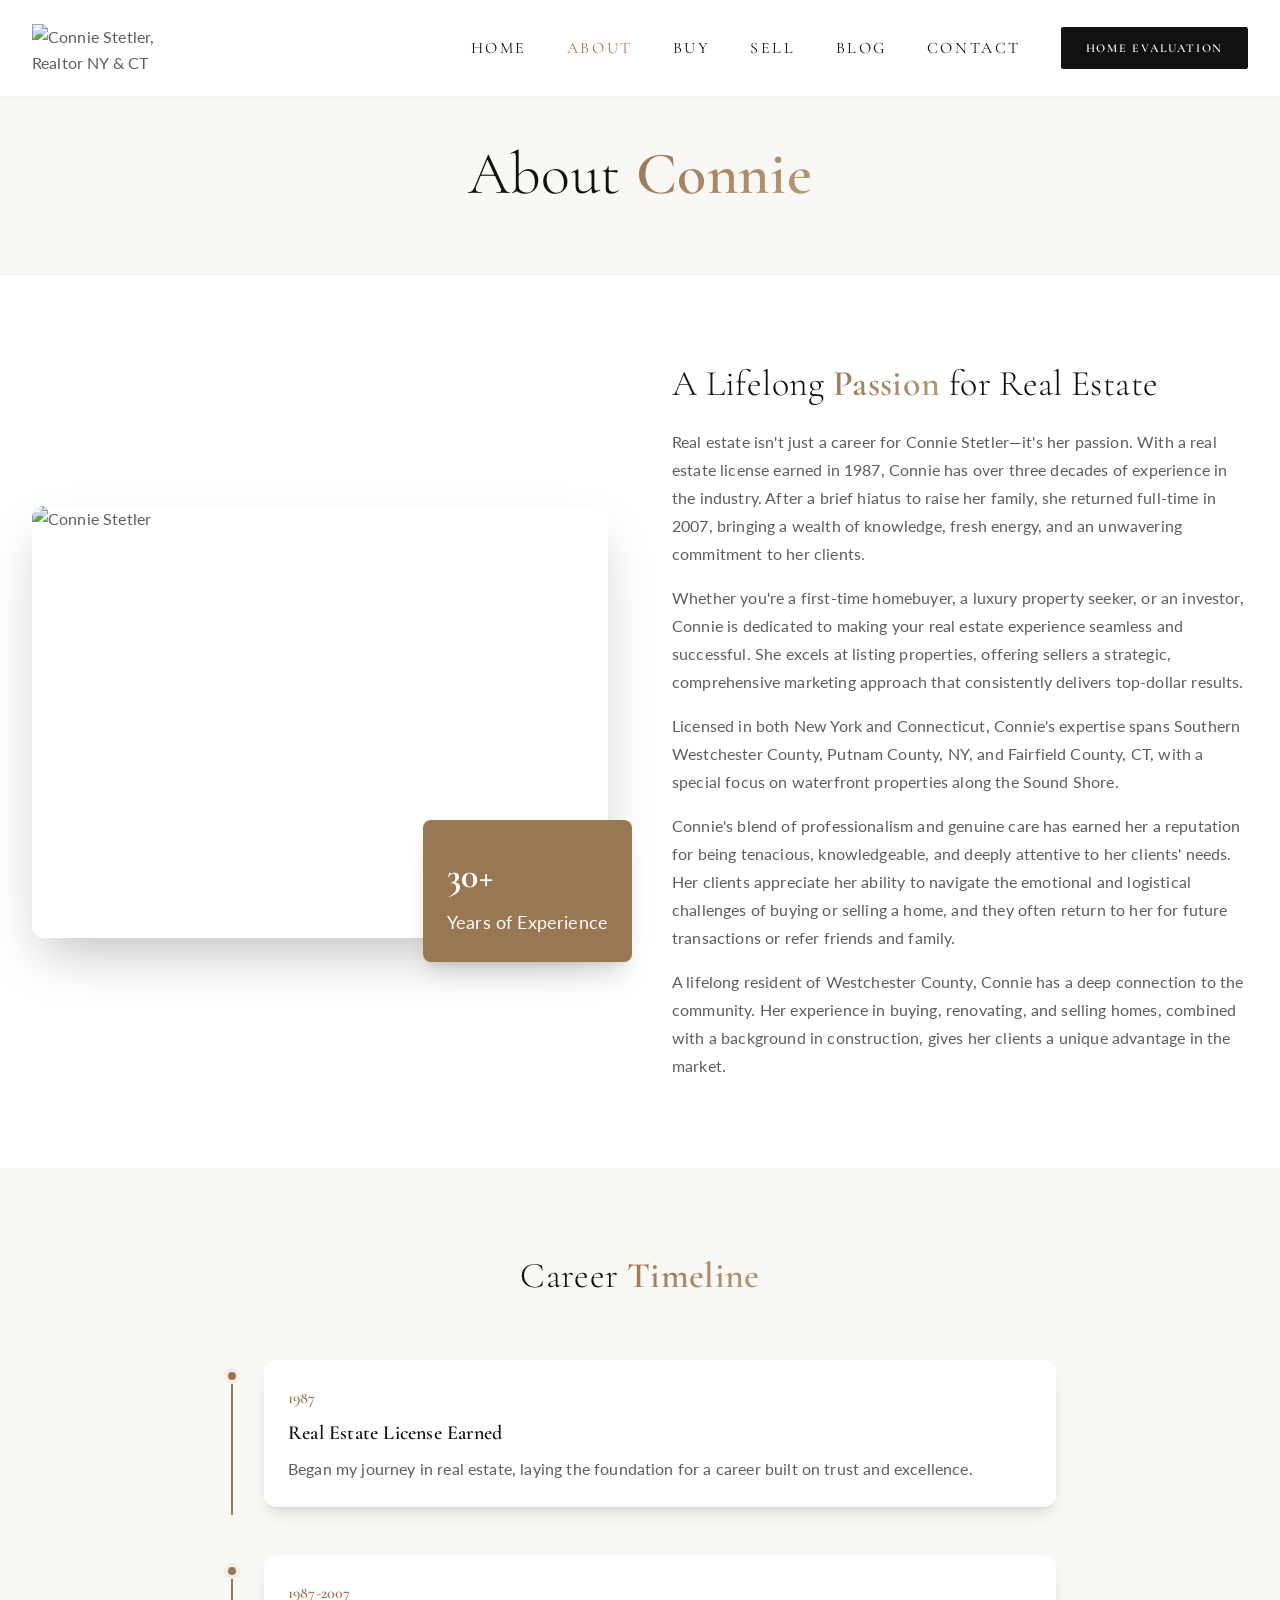
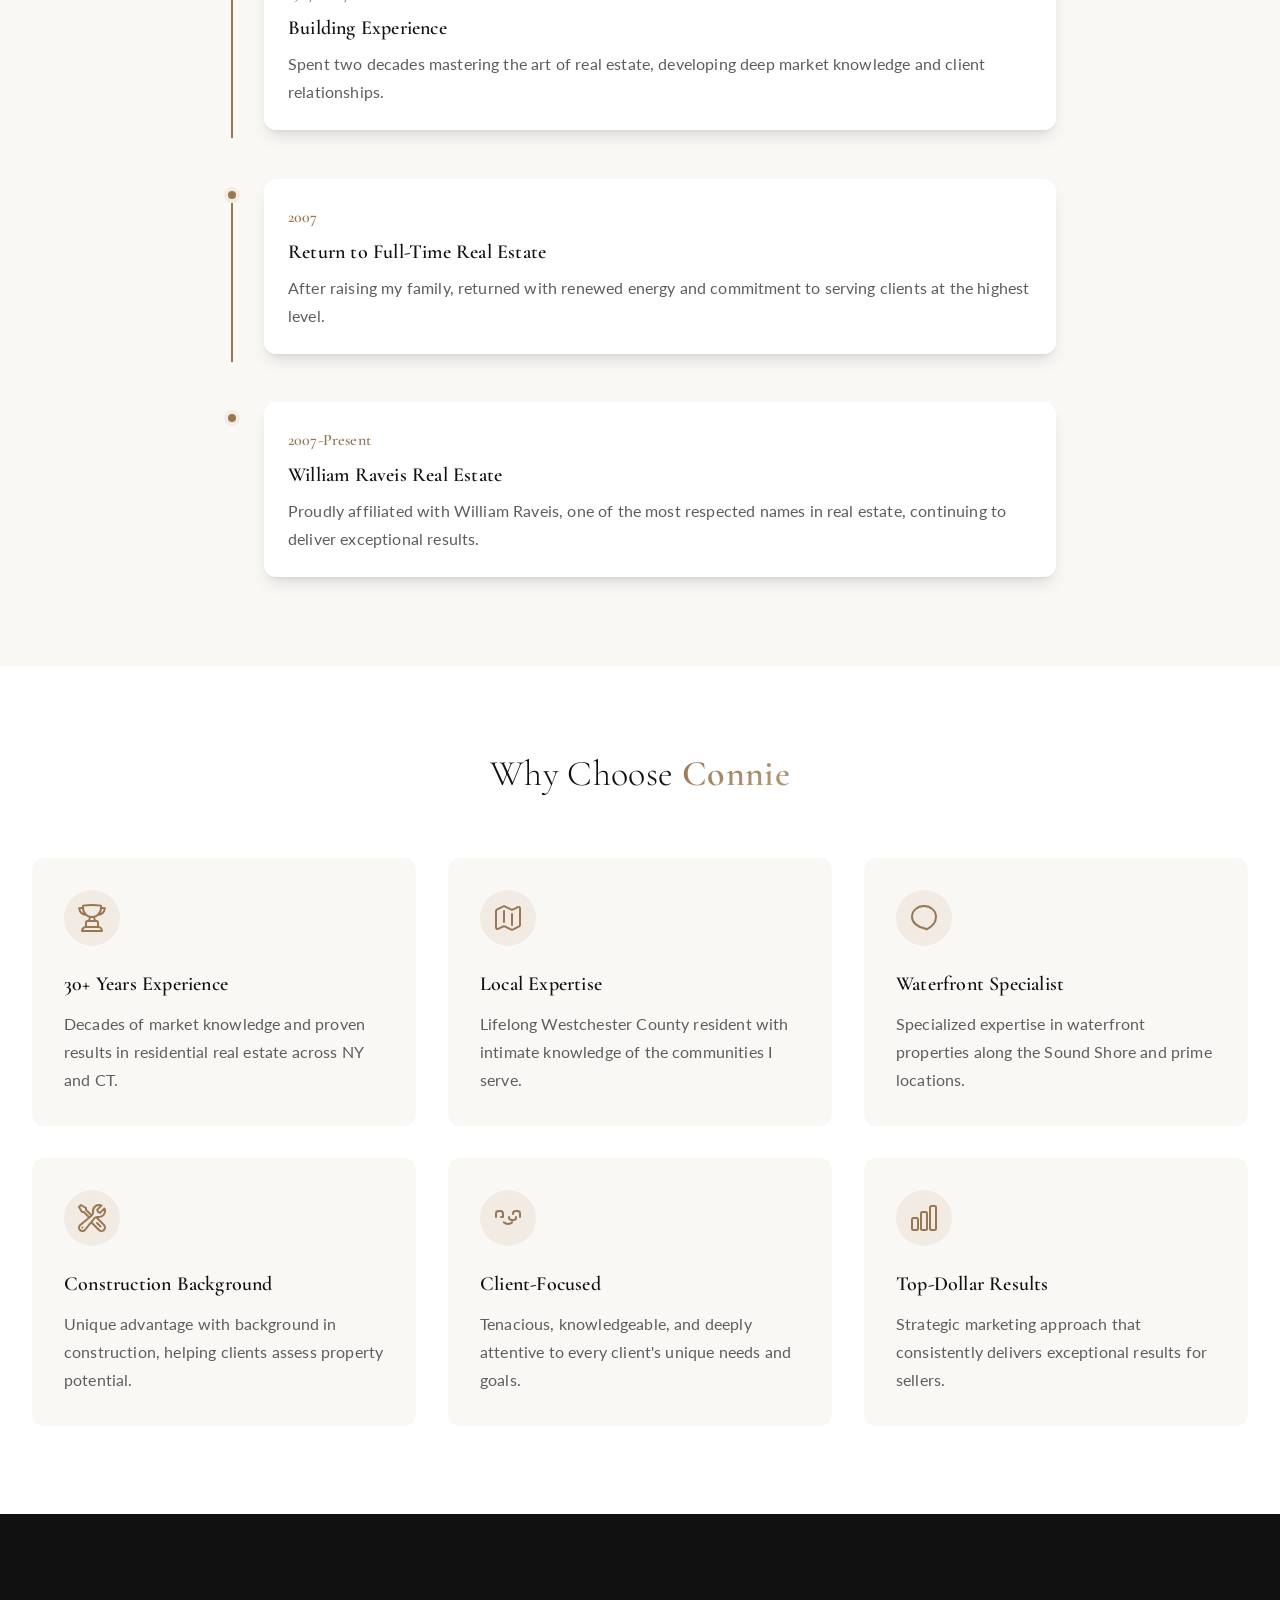
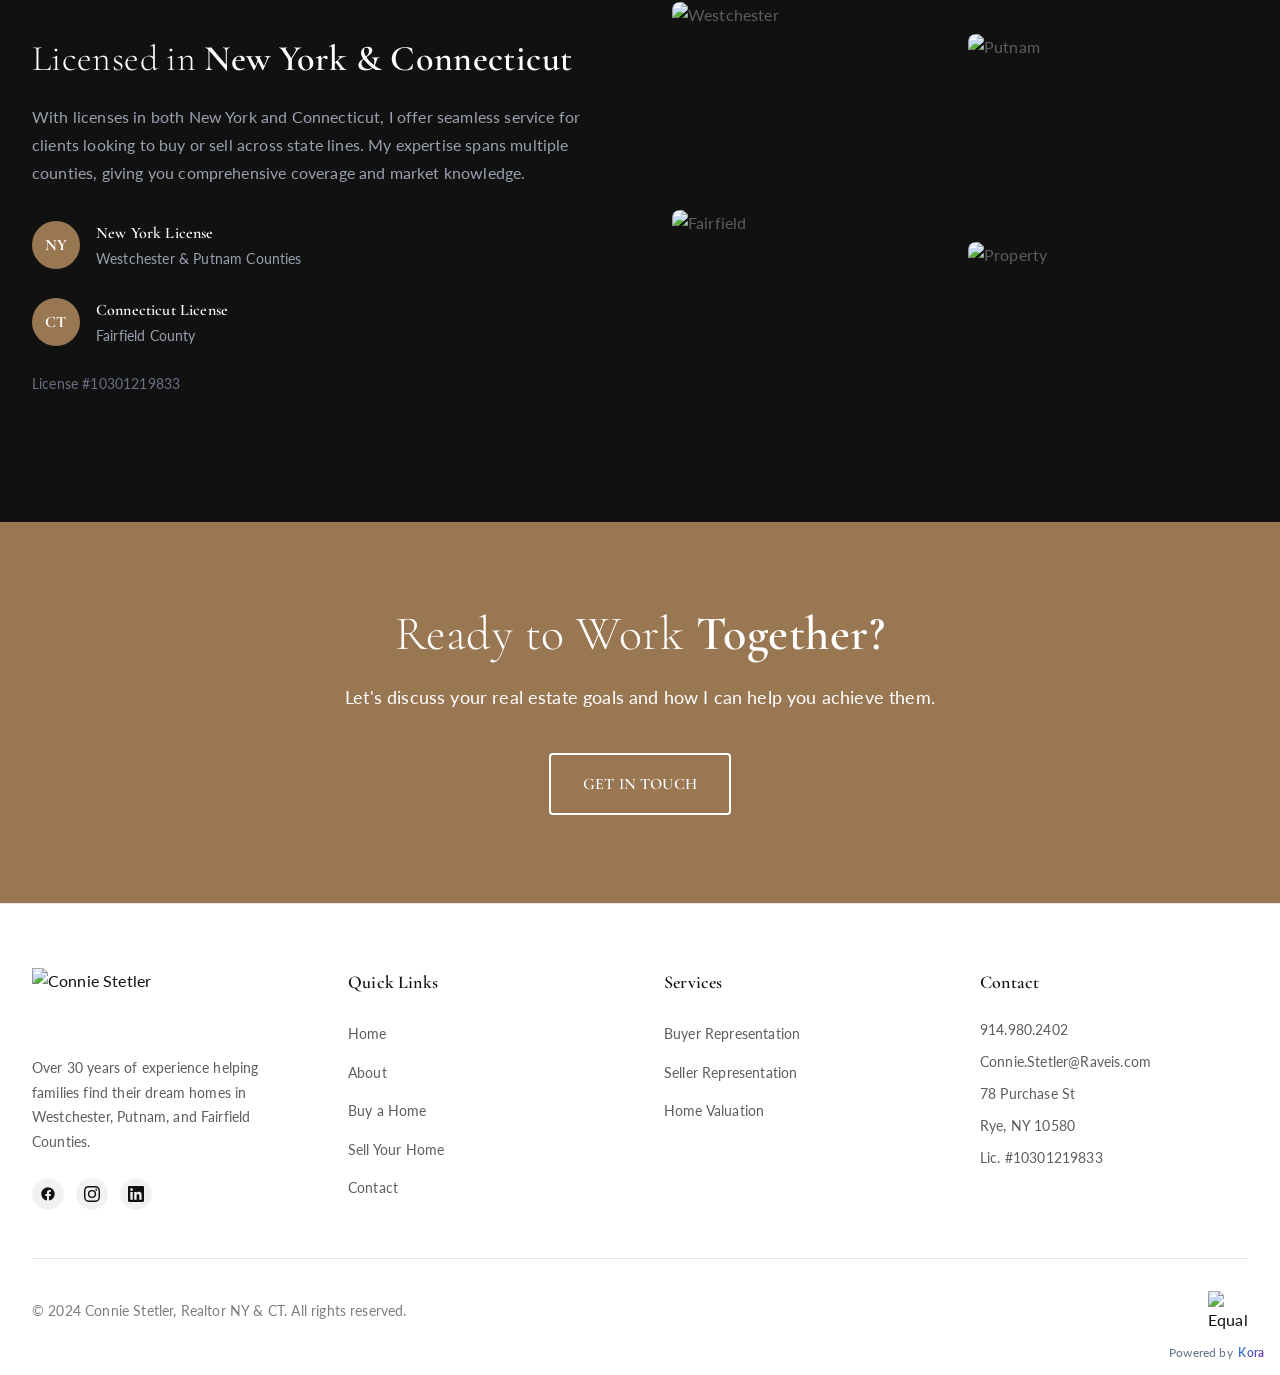
==== commit 7a1b47b6: "Update color scheme across multiple HTML files to enhance readability and visual consistency" ====
--- a/about.html
+++ b/about.html
@@ -14,6 +14,7 @@
 <!-- KORA_TRACKING_GTM_HEAD_END -->
 <link href="https://quseprdus1.blob.core.windows.net/kora-business-images/user-media/e24f2505-6638-440f-b23e-cd11e77d4948/de8c94d8-887e-4625-825f-ec262dbc28df/1775656767_w84dqn.jpeg" rel="icon"/>
 
+<link href="https://quseprdus1.blob.core.windows.net/kora-business-images/user-media/e24f2505-6638-440f-b23e-cd11e77d4948/de8c94d8-887e-4625-825f-ec262dbc28df/1775656767_w84dqn.jpeg" rel="icon">
 <meta charset="utf-8"/>
 <meta content="width=device-width, initial-scale=1.0" name="viewport"/>
 <title>About | Connie Stetler, Realtor NY &amp; CT</title>
@@ -26,8 +27,8 @@
 <meta content="About | Connie Stetler, Realtor NY &amp; CT" name="twitter:title"/>
 <meta content="Learn about Connie Stetler, Realtor NY &amp; CT — licensed associate real estate broker with William Raveis in Rye, NY. 30+ years serving Westchester, Putnam, and Fairfield Counties." name="twitter:description"/>
 <meta content="https://quseprdus1.blob.core.windows.net/kora-business-images/user-media/e24f2505-6638-440f-b23e-cd11e77d4948/de8c94d8-887e-4625-825f-ec262dbc28df/1775656767_w84dqn.jpeg" name="twitter:image"/>
-<link href="https://quseprdus1.blob.core.windows.net/kora-business-images/user-media/e24f2505-6638-440f-b23e-cd11e77d4948/de8c94d8-887e-4625-825f-ec262dbc28df/1775656767_w84dqn.jpeg" rel="icon">
-<link href="https://quseprdus1.blob.core.windows.net/kora-business-images/user-media/e24f2505-6638-440f-b23e-cd11e77d4948/de8c94d8-887e-4625-825f-ec262dbc28df/1775656767_w84dqn.jpeg" rel="shortcut icon"/>
+<link href="https://quseprdus1.blob.core.windows.net/kora-business-images/user-media/e24f2505-6638-440f-b23e-cd11e77d4948/de8c94d8-887e-4625-825f-ec262dbc28df/1775656767_w84dqn.jpeg" rel="icon"/>
+<link href="https://quseprdus1.blob.core.windows.net/kora-business-images/user-media/e24f2505-6638-440f-b23e-cd11e77d4948/de8c94d8-887e-4625-825f-ec262dbc28df/1775656767_w84dqn.jpeg" rel="shortcut icon">
 <link href="https://quseprdus1.blob.core.windows.net/kora-business-images/user-media/e24f2505-6638-440f-b23e-cd11e77d4948/de8c94d8-887e-4625-825f-ec262dbc28df/1775656767_w84dqn.jpeg" rel="apple-touch-icon"/>
 <script type="application/ld+json">{
   "@context": "https://schema.org",
@@ -96,14 +97,14 @@
 <link rel="preconnect" href="https://fonts.gstatic.com" crossorigin>
 <link rel="stylesheet" href="https://fonts.googleapis.com/css2?family=Cormorant+Garamond:wght@400;600;700&family=Lato:wght@400;600;700&display=swap">
 <!-- KORA_GOOGLE_FONTS_END -->
-</link></head>
-<body class="bg-white text-dark" data-page="about">
+</link></link></head>
+<body class="bg-white text-[#111111]" data-page="about">
 <header id="site-header"></header>
 <main>
 <!-- Page Header -->
-<section class="pt-36 pb-16 bg-off-white">
+<section class="pt-36 pb-16 bg-[#FAF8F5]">
 <div class="max-w-7xl mx-auto px-4 sm:px-6 lg:px-8 text-center">
-<h1 class="text-5xl md:text-6xl font-josefin font-light text-dark fade-in">
+<h1 class="text-5xl md:text-6xl font-josefin font-light text-[#111111] fade-in">
                 About <span class="font-semibold text-gradient">Connie</span>
 </h1>
 </div>
@@ -122,10 +123,10 @@
 </div>
 </div>
 <div class="slide-right space-y-6">
-<h2 class="text-4xl font-josefin font-light text-dark">
+<h2 class="text-4xl font-josefin font-light text-[#111111]">
                         A Lifelong <span class="font-semibold text-gradient">Passion</span> for Real Estate
                     </h2>
-<div class="space-y-4 text-gray-text font-poppins leading-relaxed">
+<div class="space-y-4 text-[#5D5D5D] font-poppins leading-relaxed">
 <p>
                             Real estate isn't just a career for Connie Stetler—it's her passion. With a real estate license earned in 1987, Connie has over three decades of experience in the industry. After a brief hiatus to raise her family, she returned full-time in 2007, bringing a wealth of knowledge, fresh energy, and an unwavering commitment to her clients.
                         </p>
@@ -147,10 +148,10 @@
 </div>
 </section>
 <!-- Timeline Section -->
-<section class="py-24 bg-off-white">
+<section class="py-24 bg-[#FAF8F5]">
 <div class="max-w-4xl mx-auto px-4 sm:px-6 lg:px-8">
 <div class="text-center mb-16">
-<h2 class="text-4xl font-josefin font-light text-dark">
+<h2 class="text-4xl font-josefin font-light text-[#111111]">
                     Career <span class="font-semibold text-gradient">Timeline</span>
 </h2>
 </div>
@@ -158,29 +159,29 @@
 <div class="timeline-item fade-in">
 <div class="bg-white p-6 rounded-xl shadow-lg">
 <span class="text-primary font-josefin font-semibold">1987</span>
-<h3 class="text-xl font-josefin font-semibold text-dark mt-2">Real Estate License Earned</h3>
-<p class="text-gray-text font-poppins mt-2">Began my journey in real estate, laying the foundation for a career built on trust and excellence.</p>
+<h3 class="text-xl font-josefin font-semibold text-[#111111] mt-2">Real Estate License Earned</h3>
+<p class="text-[#5D5D5D] font-poppins mt-2">Began my journey in real estate, laying the foundation for a career built on trust and excellence.</p>
 </div>
 </div>
 <div class="timeline-item fade-in">
 <div class="bg-white p-6 rounded-xl shadow-lg">
 <span class="text-primary font-josefin font-semibold">1987-2007</span>
-<h3 class="text-xl font-josefin font-semibold text-dark mt-2">Building Experience</h3>
-<p class="text-gray-text font-poppins mt-2">Spent two decades mastering the art of real estate, developing deep market knowledge and client relationships.</p>
+<h3 class="text-xl font-josefin font-semibold text-[#111111] mt-2">Building Experience</h3>
+<p class="text-[#5D5D5D] font-poppins mt-2">Spent two decades mastering the art of real estate, developing deep market knowledge and client relationships.</p>
 </div>
 </div>
 <div class="timeline-item fade-in">
 <div class="bg-white p-6 rounded-xl shadow-lg">
 <span class="text-primary font-josefin font-semibold">2007</span>
-<h3 class="text-xl font-josefin font-semibold text-dark mt-2">Return to Full-Time Real Estate</h3>
-<p class="text-gray-text font-poppins mt-2">After raising my family, returned with renewed energy and commitment to serving clients at the highest level.</p>
+<h3 class="text-xl font-josefin font-semibold text-[#111111] mt-2">Return to Full-Time Real Estate</h3>
+<p class="text-[#5D5D5D] font-poppins mt-2">After raising my family, returned with renewed energy and commitment to serving clients at the highest level.</p>
 </div>
 </div>
 <div class="timeline-item fade-in">
 <div class="bg-white p-6 rounded-xl shadow-lg">
 <span class="text-primary font-josefin font-semibold">2007-Present</span>
-<h3 class="text-xl font-josefin font-semibold text-dark mt-2">William Raveis Real Estate</h3>
-<p class="text-gray-text font-poppins mt-2">Proudly affiliated with William Raveis, one of the most respected names in real estate, continuing to deliver exceptional results.</p>
+<h3 class="text-xl font-josefin font-semibold text-[#111111] mt-2">William Raveis Real Estate</h3>
+<p class="text-[#5D5D5D] font-poppins mt-2">Proudly affiliated with William Raveis, one of the most respected names in real estate, continuing to deliver exceptional results.</p>
 </div>
 </div>
 </div>
@@ -190,58 +191,58 @@
 <section class="py-24 bg-white">
 <div class="max-w-7xl mx-auto px-4 sm:px-6 lg:px-8">
 <div class="text-center mb-16">
-<h2 class="text-4xl font-josefin font-light text-dark">
+<h2 class="text-4xl font-josefin font-light text-[#111111]">
                     Why Choose <span class="font-semibold text-gradient">Connie</span>
 </h2>
 </div>
 <div class="grid md:grid-cols-2 lg:grid-cols-3 gap-8">
-<div class="bg-off-white p-8 rounded-xl card-hover scale-in">
+<div class="bg-[#FAF8F5] p-8 rounded-xl card-hover scale-in">
 <div class="w-14 h-14 bg-primary/10 rounded-full flex items-center justify-center mb-6">
 <svg aria-hidden="true" class="icon icon-xl text-primary" fill="none" stroke="currentColor" stroke-width="1.5" viewbox="0 0 24 24" xmlns="http://www.w3.org/2000/svg"><path d="M16.5 18.75h-9m9 0a3 3 0 013 3h-15a3 3 0 013-3m9 0v-3.375c0-.621-.503-1.125-1.125-1.125h-.871M7.5 18.75v-3.375c0-.621.504-1.125 1.125-1.125h.872m5.007 0H9.497m5.007 0a7.454 7.454 0 01-.982-3.172M9.497 14.25a7.454 7.454 0 00.981-3.172M5.25 4.236c-.982.143-1.954.317-2.916.52A6.003 6.003 0 007.73 9.728M5.25 4.236V4.5c0 2.108.966 3.99 2.48 5.228M5.25 4.236V2.721C7.456 2.41 9.71 2.25 12 2.25c2.291 0 4.545.16 6.75.47v1.516M7.73 9.728a6.726 6.726 0 002.748 1.35m8.272-6.842V4.5c0 2.108-.966 3.99-2.48 5.228m2.48-5.492a46.32 46.32 0 012.916.52 6.003 6.003 0 01-5.395 4.972m0 0a6.726 6.726 0 01-2.749 1.35m0 0a6.772 6.772 0 01-3.044 0" stroke-linecap="round" stroke-linejoin="round"></path></svg>
 </div>
-<h3 class="text-xl font-josefin font-semibold text-dark mb-3">30+ Years Experience</h3>
-<p class="text-gray-text font-poppins">Decades of market knowledge and proven results in residential real estate across NY and CT.</p>
-</div>
-<div class="bg-off-white p-8 rounded-xl card-hover scale-in">
+<h3 class="text-xl font-josefin font-semibold text-[#111111] mb-3">30+ Years Experience</h3>
+<p class="text-[#5D5D5D] font-poppins">Decades of market knowledge and proven results in residential real estate across NY and CT.</p>
+</div>
+<div class="bg-[#FAF8F5] p-8 rounded-xl card-hover scale-in">
 <div class="w-14 h-14 bg-primary/10 rounded-full flex items-center justify-center mb-6">
 <svg aria-hidden="true" class="icon icon-xl text-primary" fill="none" stroke="currentColor" stroke-width="1.5" viewbox="0 0 24 24" xmlns="http://www.w3.org/2000/svg"><path d="M9 6.75V15m6-6v8.25m.503 3.498 4.875-2.437c.381-.19.622-.58.622-1.006V4.82c0-.836-.88-1.38-1.628-1.006l-3.869 1.934c-.317.159-.69.159-1.006 0L9.503 3.252a1.125 1.125 0 00-1.006 0L3.622 5.689C3.24 5.88 3 6.27 3 6.695V19.18c0 .836.88 1.38 1.628 1.006l3.869-1.934c.317-.159.69-.159 1.006 0l4.994 2.497c.317.158.69.158 1.006 0z" stroke-linecap="round" stroke-linejoin="round"></path></svg>
 </div>
-<h3 class="text-xl font-josefin font-semibold text-dark mb-3">Local Expertise</h3>
-<p class="text-gray-text font-poppins">Lifelong Westchester County resident with intimate knowledge of the communities I serve.</p>
-</div>
-<div class="bg-off-white p-8 rounded-xl card-hover scale-in">
+<h3 class="text-xl font-josefin font-semibold text-[#111111] mb-3">Local Expertise</h3>
+<p class="text-[#5D5D5D] font-poppins">Lifelong Westchester County resident with intimate knowledge of the communities I serve.</p>
+</div>
+<div class="bg-[#FAF8F5] p-8 rounded-xl card-hover scale-in">
 <div class="w-14 h-14 bg-primary/10 rounded-full flex items-center justify-center mb-6">
 <svg aria-hidden="true" class="icon icon-xl text-primary" fill="none" stroke="currentColor" stroke-width="1.5" viewbox="0 0 24 24" xmlns="http://www.w3.org/2000/svg"><path d="M12 3c4.97 0 9 3.582 9 8 0 4.499-3.014 7.25-6.326 9.126a1.125 1.125 0 01-1.348 0C6.014 18.25 3 15.499 3 11c0-4.418 4.03-8 9-8z" stroke-linecap="round" stroke-linejoin="round"></path></svg>
 </div>
-<h3 class="text-xl font-josefin font-semibold text-dark mb-3">Waterfront Specialist</h3>
-<p class="text-gray-text font-poppins">Specialized expertise in waterfront properties along the Sound Shore and prime locations.</p>
-</div>
-<div class="bg-off-white p-8 rounded-xl card-hover scale-in">
+<h3 class="text-xl font-josefin font-semibold text-[#111111] mb-3">Waterfront Specialist</h3>
+<p class="text-[#5D5D5D] font-poppins">Specialized expertise in waterfront properties along the Sound Shore and prime locations.</p>
+</div>
+<div class="bg-[#FAF8F5] p-8 rounded-xl card-hover scale-in">
 <div class="w-14 h-14 bg-primary/10 rounded-full flex items-center justify-center mb-6">
 <svg aria-hidden="true" class="icon icon-xl text-primary" fill="none" stroke="currentColor" stroke-width="1.5" viewbox="0 0 24 24" xmlns="http://www.w3.org/2000/svg"><path d="M11.42 15.17 17.25 21A2.652 2.652 0 0021 17.25l-5.877-5.877M11.42 15.17l2.496-3.03c.317-.384.74-.626 1.208-.766M11.42 15.17l-4.655 5.653a2.548 2.548 0 11-3.586-3.586l6.837-5.63m5.108-.233c.55-.164 1.163-.188 1.743-.14a4.5 4.5 0 004.486-6.336l-3.276 3.277a3.004 3.004 0 01-2.25-2.25l3.276-3.276a4.5 4.5 0 00-6.336 4.486c.091 1.076-.071 2.264-.904 2.95l-.102.085m-1.745 1.437L5.909 7.5H4.5L2.25 3.75l1.5-1.5L7.5 4.5v1.409l4.26 4.26m-1.745 1.437 1.745-1.437m6.615 8.206L15.75 15.75M4.867 19.125h.008v.008h-.008v-.008z" stroke-linecap="round" stroke-linejoin="round"></path></svg>
 </div>
-<h3 class="text-xl font-josefin font-semibold text-dark mb-3">Construction Background</h3>
-<p class="text-gray-text font-poppins">Unique advantage with background in construction, helping clients assess property potential.</p>
-</div>
-<div class="bg-off-white p-8 rounded-xl card-hover scale-in">
+<h3 class="text-xl font-josefin font-semibold text-[#111111] mb-3">Construction Background</h3>
+<p class="text-[#5D5D5D] font-poppins">Unique advantage with background in construction, helping clients assess property potential.</p>
+</div>
+<div class="bg-[#FAF8F5] p-8 rounded-xl card-hover scale-in">
 <div class="w-14 h-14 bg-primary/10 rounded-full flex items-center justify-center mb-6">
 <svg aria-hidden="true" class="icon icon-xl text-primary" fill="none" stroke="currentColor" stroke-width="1.5" viewbox="0 0 24 24" xmlns="http://www.w3.org/2000/svg"><path d="M15.182 15.182a4.5 4.5 0 01-6.364 0M21 11.25V8.625c0-1.036-.84-1.875-1.875-1.875h-1.5c-1.036 0-1.875.84-1.875 1.875v.375M3 11.25V8.625c0-1.036.84-1.875 1.875-1.875h1.5c1.036 0 1.875.84 1.875 1.875v.375m0 0V11.25m0 0H6.75m11.25 0H18m0 0v.375c0 1.036-.84 1.875-1.875 1.875h-1.5a1.875 1.875 0 01-1.875-1.875V11.25" stroke-linecap="round" stroke-linejoin="round"></path></svg>
 </div>
-<h3 class="text-xl font-josefin font-semibold text-dark mb-3">Client-Focused</h3>
-<p class="text-gray-text font-poppins">Tenacious, knowledgeable, and deeply attentive to every client's unique needs and goals.</p>
-</div>
-<div class="bg-off-white p-8 rounded-xl card-hover scale-in">
+<h3 class="text-xl font-josefin font-semibold text-[#111111] mb-3">Client-Focused</h3>
+<p class="text-[#5D5D5D] font-poppins">Tenacious, knowledgeable, and deeply attentive to every client's unique needs and goals.</p>
+</div>
+<div class="bg-[#FAF8F5] p-8 rounded-xl card-hover scale-in">
 <div class="w-14 h-14 bg-primary/10 rounded-full flex items-center justify-center mb-6">
 <svg aria-hidden="true" class="icon icon-xl text-primary" fill="none" stroke="currentColor" stroke-width="1.5" viewbox="0 0 24 24" xmlns="http://www.w3.org/2000/svg"><path d="M3 13.125C3 12.504 3.504 12 4.125 12h2.25c.621 0 1.125.504 1.125 1.125v6.75C7.5 20.496 6.996 21 6.375 21h-2.25A1.125 1.125 0 013 19.875v-6.75zM9.75 8.625c0-.621.504-1.125 1.125-1.125h2.25c.621 0 1.125.504 1.125 1.125v11.25c0 .621-.504 1.125-1.125 1.125h-2.25a1.125 1.125 0 01-1.125-1.125V8.625zM16.5 4.125c0-.621.504-1.125 1.125-1.125h2.25C20.496 3 21 3.504 21 4.125v15.75c0 .621-.504 1.125-1.125 1.125h-2.25a1.125 1.125 0 01-1.125-1.125V4.125z" stroke-linecap="round" stroke-linejoin="round"></path></svg>
 </div>
-<h3 class="text-xl font-josefin font-semibold text-dark mb-3">Top-Dollar Results</h3>
-<p class="text-gray-text font-poppins">Strategic marketing approach that consistently delivers exceptional results for sellers.</p>
+<h3 class="text-xl font-josefin font-semibold text-[#111111] mb-3">Top-Dollar Results</h3>
+<p class="text-[#5D5D5D] font-poppins">Strategic marketing approach that consistently delivers exceptional results for sellers.</p>
 </div>
 </div>
 </div>
 </section>
 <!-- Dual License Section -->
-<section class="py-24 bg-dark">
+<section class="py-24 bg-[#111111]">
 <div class="max-w-7xl mx-auto px-4 sm:px-6 lg:px-8">
 <div class="grid lg:grid-cols-2 gap-16 items-center">
 <div class="slide-left">
--- a/style.css
+++ b/style.css
@@ -85,10 +85,6 @@
 .hero-bg h2,
 .hero-bg h3,
 .hero-bg p,
-.bg-dark h1,
-.bg-dark h2,
-.bg-dark h3,
-.bg-dark p,
 .bg-primary h1,
 .bg-primary h2,
 .bg-primary h3,
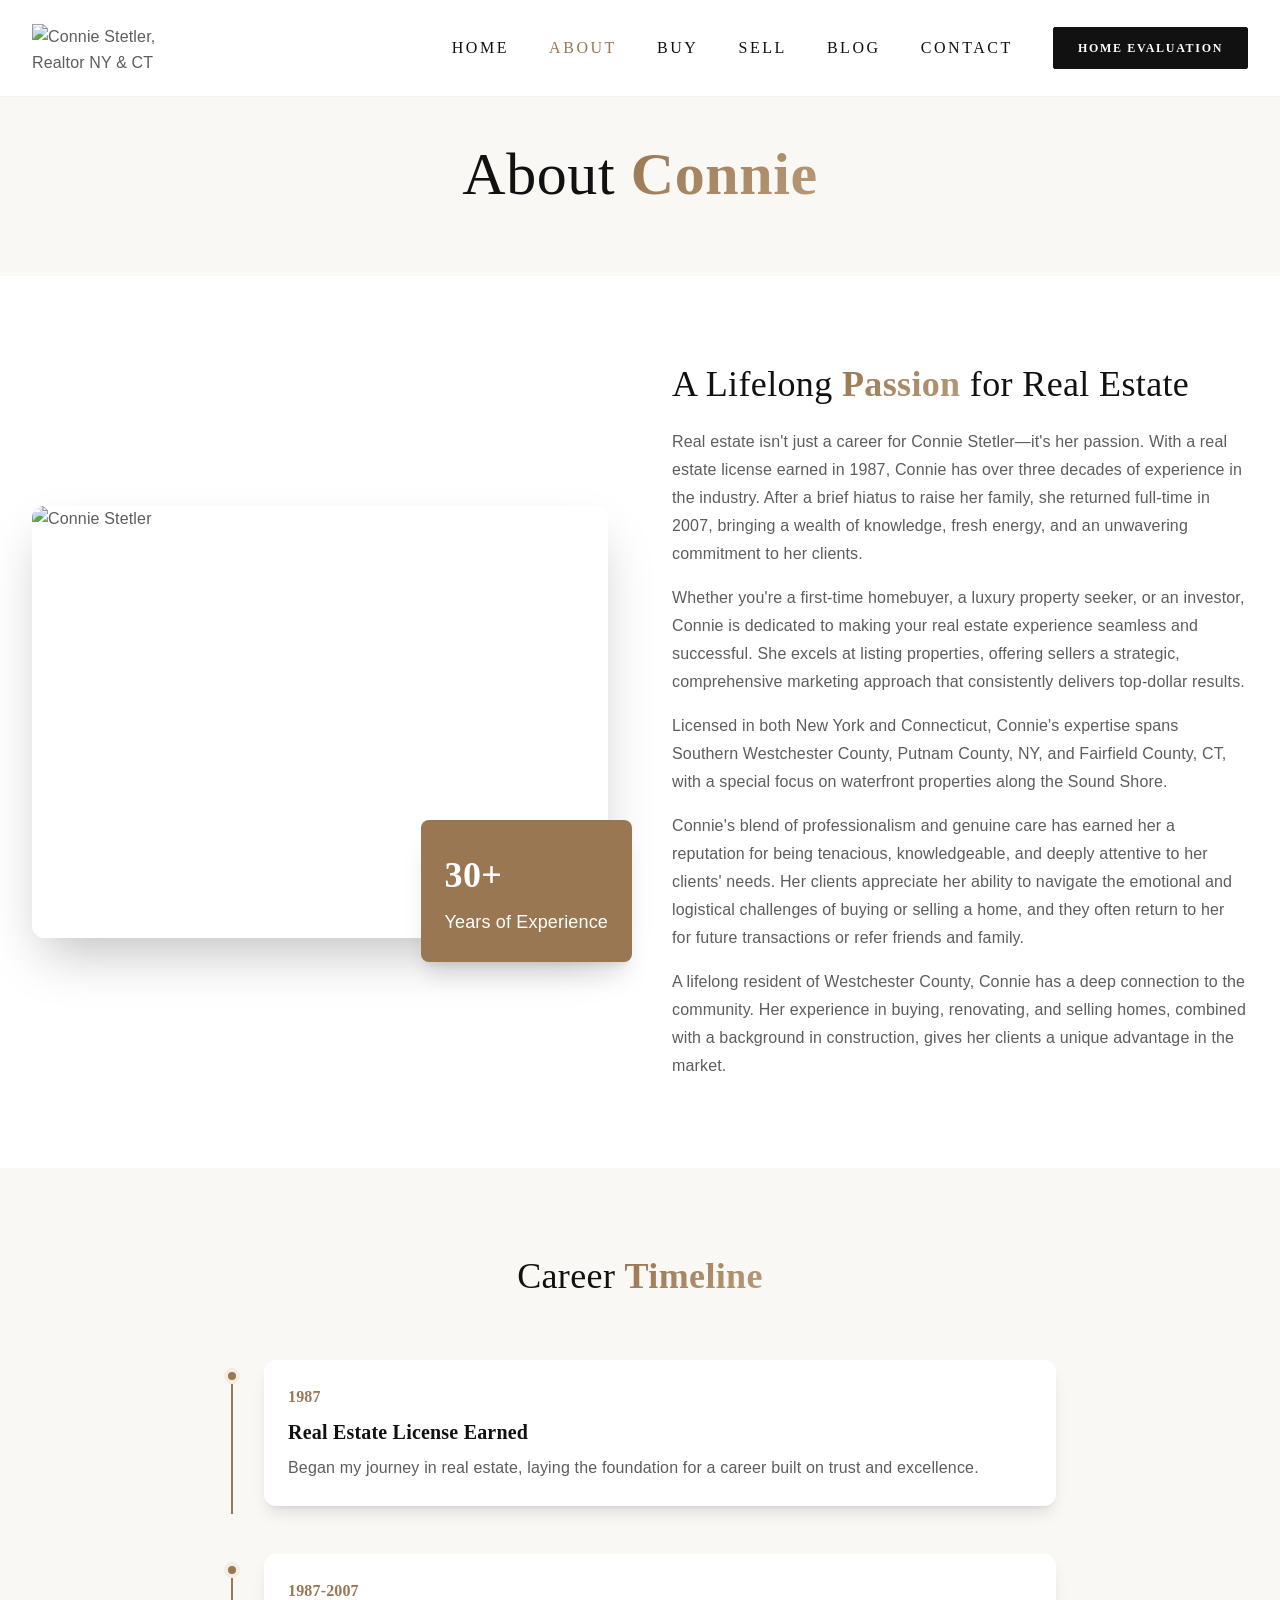
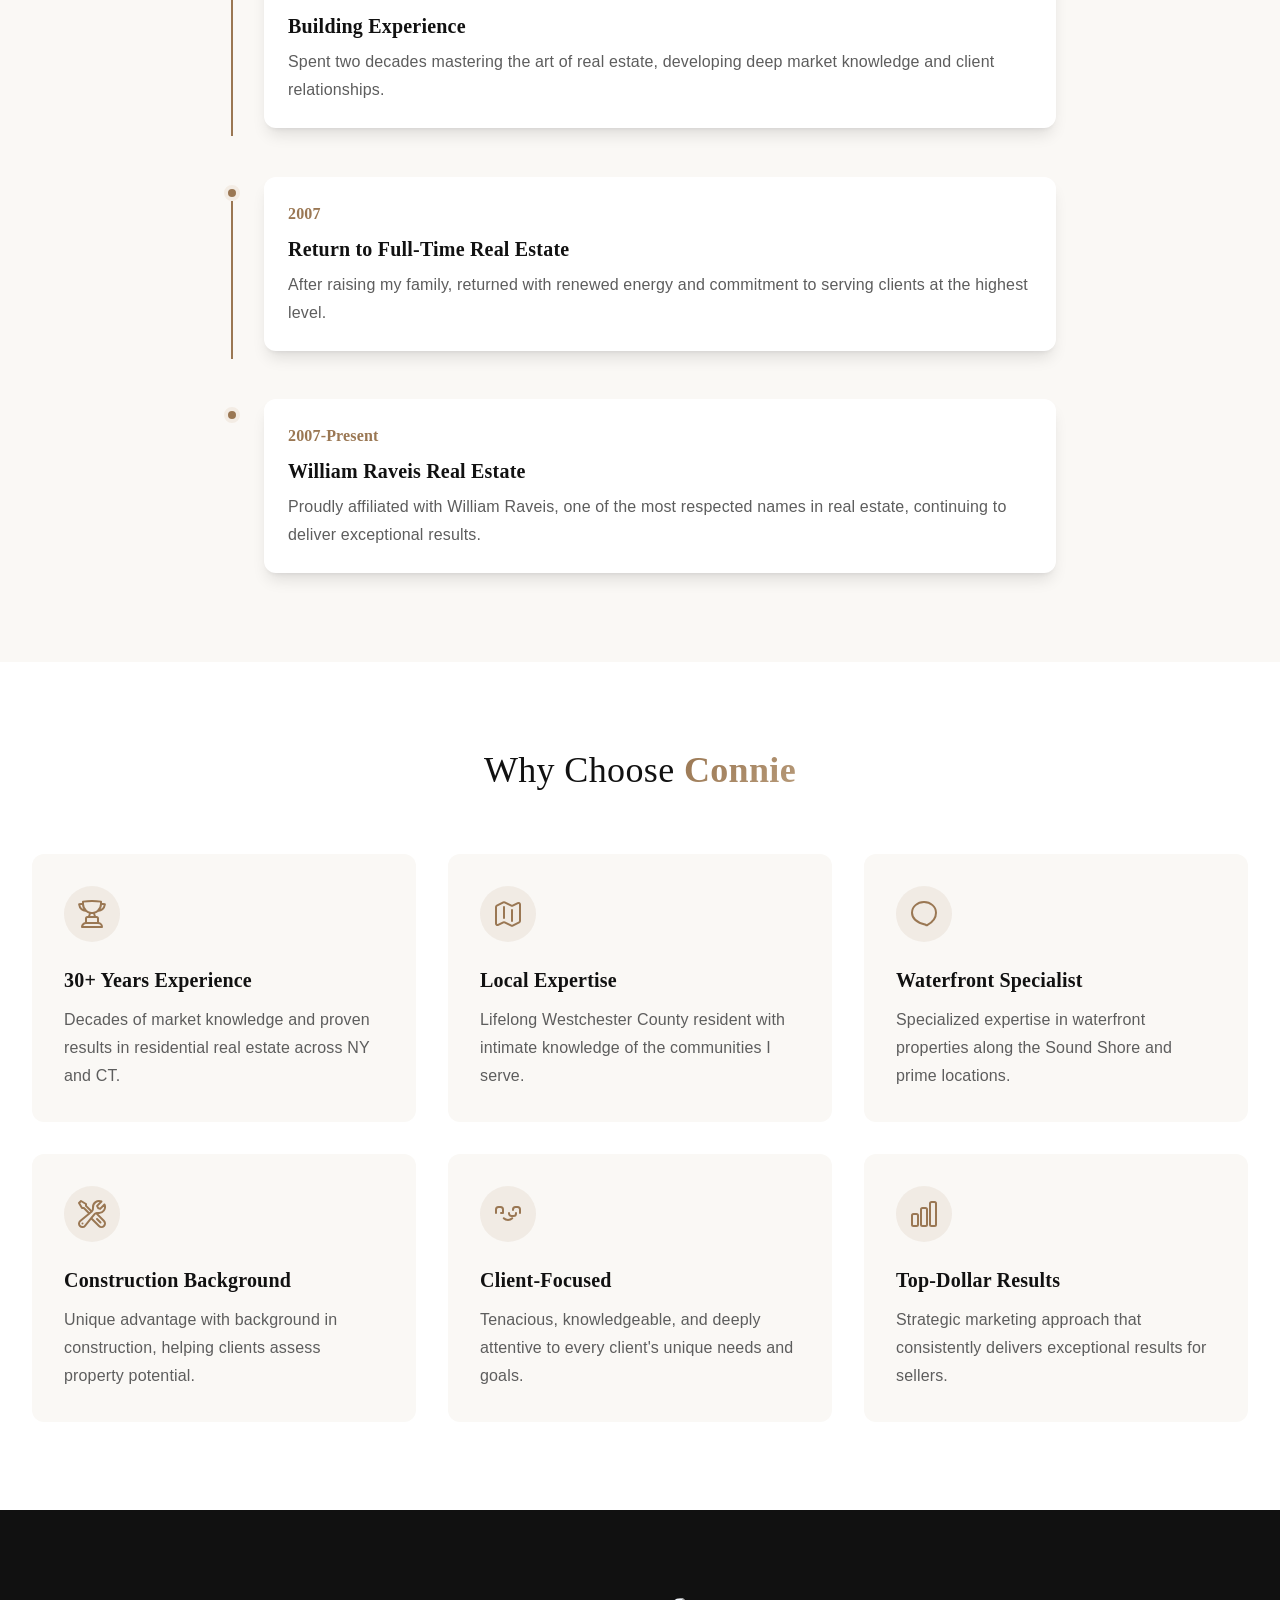
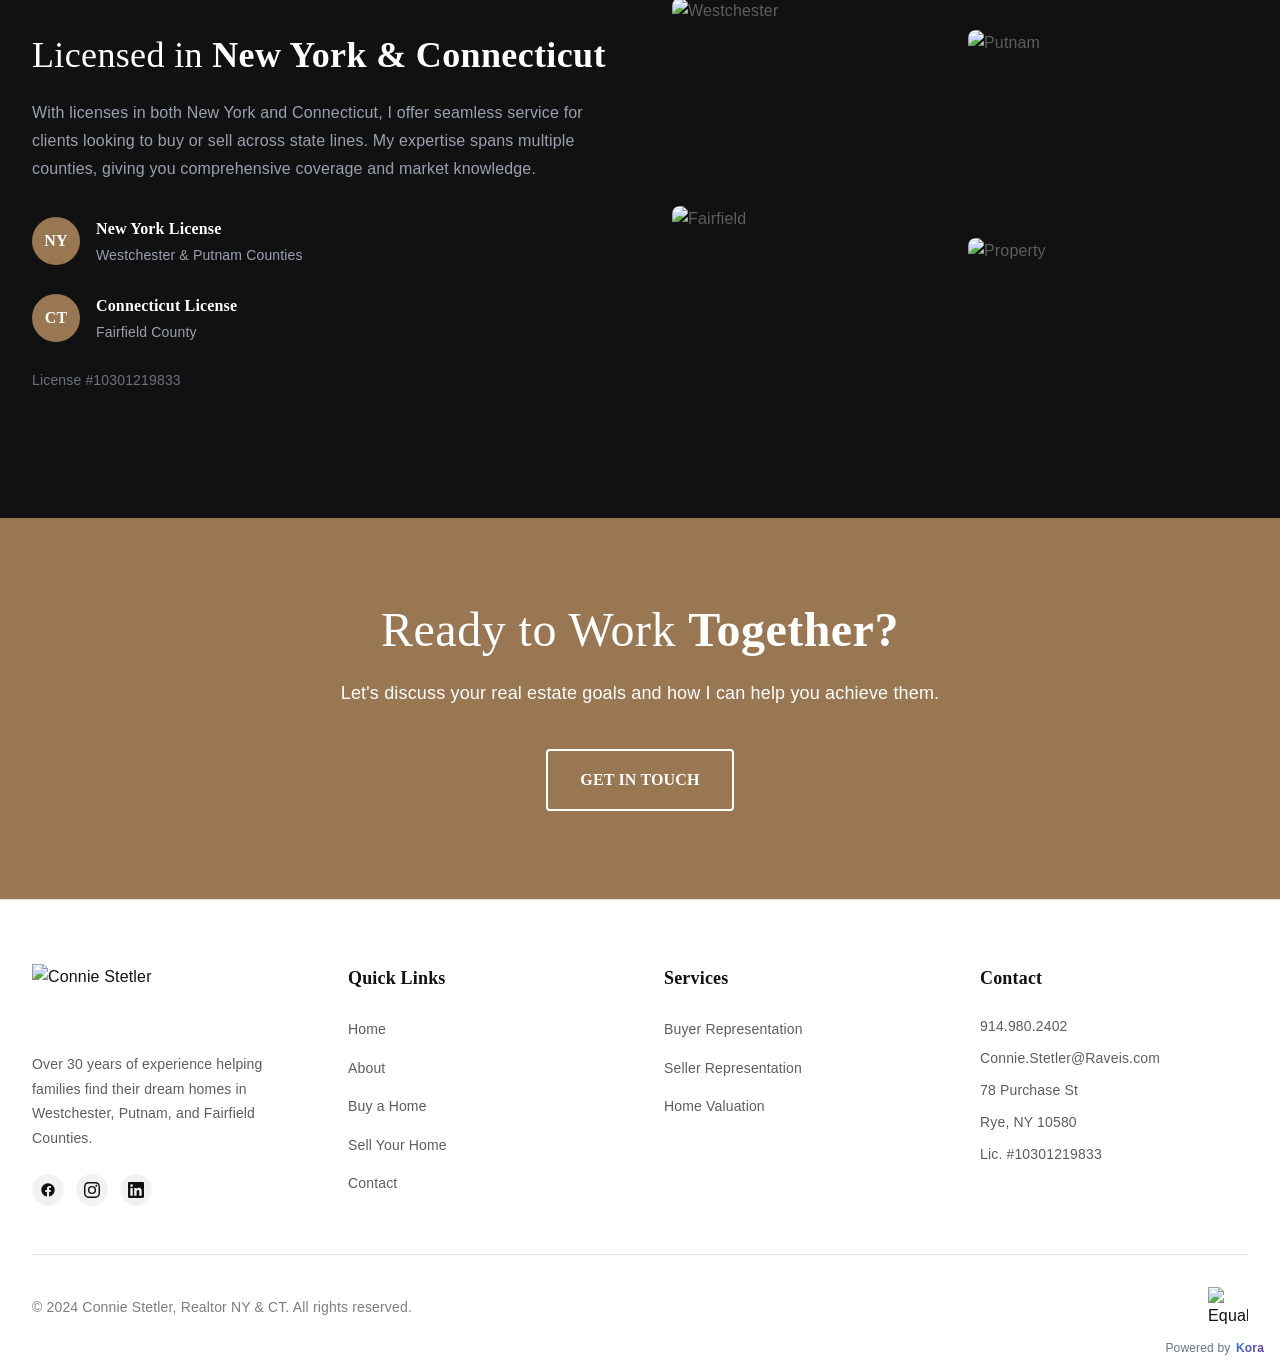
==== commit 598f9ccb: "Refactor font loading in multiple HTML files to use CSS variables for improved maintainability and c" ====
--- a/about.html
+++ b/about.html
@@ -14,6 +14,10 @@
 <!-- KORA_TRACKING_GTM_HEAD_END -->
 <link href="https://quseprdus1.blob.core.windows.net/kora-business-images/user-media/e24f2505-6638-440f-b23e-cd11e77d4948/de8c94d8-887e-4625-825f-ec262dbc28df/1775656767_w84dqn.jpeg" rel="icon"/>
 
+<link href="https://quseprdus1.blob.core.windows.net/kora-business-images/user-media/e24f2505-6638-440f-b23e-cd11e77d4948/de8c94d8-887e-4625-825f-ec262dbc28df/1775656767_w84dqn.jpeg" rel="icon">
+<link href="https://quseprdus1.blob.core.windows.net/kora-business-images/user-media/e24f2505-6638-440f-b23e-cd11e77d4948/de8c94d8-887e-4625-825f-ec262dbc28df/1775656767_w84dqn.jpeg" rel="icon"/>
+<link href="https://quseprdus1.blob.core.windows.net/kora-business-images/user-media/e24f2505-6638-440f-b23e-cd11e77d4948/de8c94d8-887e-4625-825f-ec262dbc28df/1775656767_w84dqn.jpeg" rel="icon">
+<link href="https://quseprdus1.blob.core.windows.net/kora-business-images/user-media/e24f2505-6638-440f-b23e-cd11e77d4948/de8c94d8-887e-4625-825f-ec262dbc28df/1775656767_w84dqn.jpeg" rel="icon"/>
 <link href="https://quseprdus1.blob.core.windows.net/kora-business-images/user-media/e24f2505-6638-440f-b23e-cd11e77d4948/de8c94d8-887e-4625-825f-ec262dbc28df/1775656767_w84dqn.jpeg" rel="icon">
 <meta charset="utf-8"/>
 <meta content="width=device-width, initial-scale=1.0" name="viewport"/>
@@ -86,18 +90,12 @@
     "reviewCount": "2"
   }
 }</script>
-<link href="https://fonts.googleapis.com" rel="preconnect"/>
-<link crossorigin="" href="https://fonts.gstatic.com" rel="preconnect"/>
-<link as="style" href="https://fonts.googleapis.com/css2?family=Cormorant+Garamond:wght@400;500;600;700&amp;family=Lato:wght@300;400;700&amp;display=swap" onload="this.onload=null;this.rel='stylesheet'" rel="preload"/>
-<noscript><link href="https://fonts.googleapis.com/css2?family=Cormorant+Garamond:wght@400;500;600;700&amp;family=Lato:wght@300;400;700&amp;display=swap" rel="stylesheet"/></noscript>
+<!-- kora:fonts --><!-- /kora:fonts -->
 <link href="assets/styles.css" rel="stylesheet"/>
 <link href="style.css" rel="stylesheet"/>
 <link href="https://conniestetlerhomes.com/about" rel="canonical"/><meta content="https://conniestetlerhomes.com/about" property="og:url"/><!-- KORA_GOOGLE_FONTS_START -->
-<link rel="preconnect" href="https://fonts.googleapis.com">
-<link rel="preconnect" href="https://fonts.gstatic.com" crossorigin>
-<link rel="stylesheet" href="https://fonts.googleapis.com/css2?family=Cormorant+Garamond:wght@400;600;700&family=Lato:wght@400;600;700&display=swap">
 <!-- KORA_GOOGLE_FONTS_END -->
-</link></link></head>
+</link></link></link></link></link></link></head>
 <body class="bg-white text-[#111111]" data-page="about">
 <header id="site-header"></header>
 <main>
--- a/assets/styles.css
+++ b/assets/styles.css
@@ -0,0 +1,2 @@
+/*! tailwindcss v4.2.1 | MIT License | https://tailwindcss.com */
+@layer properties{@supports (((-webkit-hyphens:none)) and (not (margin-trim:inline))) or ((-moz-orient:inline) and (not (color:rgb(from red r g b)))){*,:before,:after,::backdrop{--tw-translate-x:0;--tw-translate-y:0;--tw-translate-z:0;--tw-rotate-x:initial;--tw-rotate-y:initial;--tw-rotate-z:initial;--tw-skew-x:initial;--tw-skew-y:initial;--tw-space-y-reverse:0;--tw-space-x-reverse:0;--tw-border-style:solid;--tw-gradient-position:initial;--tw-gradient-from:#0000;--tw-gradient-via:#0000;--tw-gradient-to:#0000;--tw-gradient-stops:initial;--tw-gradient-via-stops:initial;--tw-gradient-from-position:0%;--tw-gradient-via-position:50%;--tw-gradient-to-position:100%;--tw-leading:initial;--tw-font-weight:initial;--tw-tracking:initial;--tw-shadow:0 0 #0000;--tw-shadow-color:initial;--tw-shadow-alpha:100%;--tw-inset-shadow:0 0 #0000;--tw-inset-shadow-color:initial;--tw-inset-shadow-alpha:100%;--tw-ring-color:initial;--tw-ring-shadow:0 0 #0000;--tw-inset-ring-color:initial;--tw-inset-ring-shadow:0 0 #0000;--tw-ring-inset:initial;--tw-ring-offset-width:0px;--tw-ring-offset-color:#fff;--tw-ring-offset-shadow:0 0 #0000;--tw-duration:initial;--tw-scale-x:1;--tw-scale-y:1;--tw-scale-z:1}}}@layer theme{:root,:host{--font-sans:ui-sans-serif, system-ui, sans-serif, "Apple Color Emoji", "Segoe UI Emoji", "Segoe UI Symbol", "Noto Color Emoji";--font-mono:ui-monospace, SFMono-Regular, Menlo, Monaco, Consolas, "Liberation Mono", "Courier New", monospace;--color-red-600:oklch(57.7% .245 27.325);--color-green-600:oklch(62.7% .194 149.214);--color-gray-100:oklch(96.7% .003 264.542);--color-gray-200:oklch(92.8% .006 264.531);--color-gray-400:oklch(70.7% .022 261.325);--color-gray-500:oklch(55.1% .027 264.364);--color-black:#000;--color-white:#fff;--spacing:.25rem;--container-md:28rem;--container-2xl:42rem;--container-3xl:48rem;--container-4xl:56rem;--container-5xl:64rem;--container-6xl:72rem;--container-7xl:80rem;--text-xs:.75rem;--text-xs--line-height:calc(1 / .75);--text-sm:.875rem;--text-sm--line-height:calc(1.25 / .875);--text-base:1rem;--text-base--line-height:calc(1.5 / 1);--text-lg:1.125rem;--text-lg--line-height:calc(1.75 / 1.125);--text-xl:1.25rem;--text-xl--line-height:calc(1.75 / 1.25);--text-2xl:1.5rem;--text-2xl--line-height:calc(2 / 1.5);--text-3xl:1.875rem;--text-3xl--line-height:calc(2.25 / 1.875);--text-4xl:2.25rem;--text-4xl--line-height:calc(2.5 / 2.25);--text-5xl:3rem;--text-5xl--line-height:1;--text-6xl:3.75rem;--text-6xl--line-height:1;--text-7xl:4.5rem;--text-7xl--line-height:1;--font-weight-light:300;--font-weight-semibold:600;--font-weight-bold:700;--tracking-wide:.025em;--tracking-wider:.05em;--tracking-widest:.1em;--leading-tight:1.25;--leading-relaxed:1.625;--radius-lg:.5rem;--radius-xl:.75rem;--animate-bounce:bounce 1s infinite;--default-transition-duration:.15s;--default-transition-timing-function:cubic-bezier(.4, 0, .2, 1);--default-font-family:var(--font-sans);--default-mono-font-family:var(--font-mono);--color-primary:#9a7753;--font-heading:"Cormorant Garamond", serif;--font-body:Lato, sans-serif}}@layer base{*,:after,:before,::backdrop{box-sizing:border-box;border:0 solid;margin:0;padding:0}::file-selector-button{box-sizing:border-box;border:0 solid;margin:0;padding:0}html,:host{-webkit-text-size-adjust:100%;tab-size:4;line-height:1.5;font-family:var(--default-font-family,ui-sans-serif, system-ui, sans-serif, "Apple Color Emoji", "Segoe UI Emoji", "Segoe UI Symbol", "Noto Color Emoji");font-feature-settings:var(--default-font-feature-settings,normal);font-variation-settings:var(--default-font-variation-settings,normal);-webkit-tap-highlight-color:transparent}hr{height:0;color:inherit;border-top-width:1px}abbr:where([title]){-webkit-text-decoration:underline dotted;text-decoration:underline dotted}h1,h2,h3,h4,h5,h6{font-size:inherit;font-weight:inherit}a{color:inherit;-webkit-text-decoration:inherit;-webkit-text-decoration:inherit;-webkit-text-decoration:inherit;text-decoration:inherit}b,strong{font-weight:bolder}code,kbd,samp,pre{font-family:var(--default-mono-font-family,ui-monospace, SFMono-Regular, Menlo, Monaco, Consolas, "Liberation Mono", "Courier New", monospace);font-feature-settings:var(--default-mono-font-feature-settings,normal);font-variation-settings:var(--default-mono-font-variation-settings,normal);font-size:1em}small{font-size:80%}sub,sup{vertical-align:baseline;font-size:75%;line-height:0;position:relative}sub{bottom:-.25em}sup{top:-.5em}table{text-indent:0;border-color:inherit;border-collapse:collapse}:-moz-focusring{outline:auto}progress{vertical-align:baseline}summary{display:list-item}ol,ul,menu{list-style:none}img,svg,video,canvas,audio,iframe,embed,object{vertical-align:middle;display:block}img,video{max-width:100%;height:auto}button,input,select,optgroup,textarea{font:inherit;font-feature-settings:inherit;font-variation-settings:inherit;letter-spacing:inherit;color:inherit;opacity:1;background-color:#0000;border-radius:0}::file-selector-button{font:inherit;font-feature-settings:inherit;font-variation-settings:inherit;letter-spacing:inherit;color:inherit;opacity:1;background-color:#0000;border-radius:0}:where(select:is([multiple],[size])) optgroup{font-weight:bolder}:where(select:is([multiple],[size])) optgroup option{padding-inline-start:20px}::file-selector-button{margin-inline-end:4px}::placeholder{opacity:1}@supports (not ((-webkit-appearance:-apple-pay-button))) or (contain-intrinsic-size:1px){::placeholder{color:currentColor}@supports (color:color-mix(in lab, red, red)){::placeholder{color:color-mix(in oklab, currentcolor 50%, transparent)}}}textarea{resize:vertical}::-webkit-search-decoration{-webkit-appearance:none}::-webkit-date-and-time-value{min-height:1lh;text-align:inherit}::-webkit-datetime-edit{display:inline-flex}::-webkit-datetime-edit-fields-wrapper{padding:0}::-webkit-datetime-edit{padding-block:0}::-webkit-datetime-edit-year-field{padding-block:0}::-webkit-datetime-edit-month-field{padding-block:0}::-webkit-datetime-edit-day-field{padding-block:0}::-webkit-datetime-edit-hour-field{padding-block:0}::-webkit-datetime-edit-minute-field{padding-block:0}::-webkit-datetime-edit-second-field{padding-block:0}::-webkit-datetime-edit-millisecond-field{padding-block:0}::-webkit-datetime-edit-meridiem-field{padding-block:0}::-webkit-calendar-picker-indicator{line-height:1}:-moz-ui-invalid{box-shadow:none}button,input:where([type=button],[type=reset],[type=submit]){appearance:button}::file-selector-button{appearance:button}::-webkit-inner-spin-button{height:auto}::-webkit-outer-spin-button{height:auto}[hidden]:where(:not([hidden=until-found])){display:none!important}body{font-family:var(--font-body)}h1,h2,h3,h4,h5,h6{font-family:var(--font-heading)}}@layer components;@layer utilities{.sr-only{clip-path:inset(50%);white-space:nowrap;border-width:0;width:1px;height:1px;margin:-1px;padding:0;position:absolute;overflow:hidden}.absolute{position:absolute}.fixed{position:fixed}.relative{position:relative}.inset-0{inset:calc(var(--spacing) * 0)}.start{inset-inline-start:var(--spacing)}.top-0{top:calc(var(--spacing) * 0)}.top-1\/2{top:50%}.top-6{top:calc(var(--spacing) * 6)}.-right-6{right:calc(var(--spacing) * -6)}.right-0{right:calc(var(--spacing) * 0)}.right-2{right:calc(var(--spacing) * 2)}.right-6{right:calc(var(--spacing) * 6)}.-bottom-6{bottom:calc(var(--spacing) * -6)}.bottom-0{bottom:calc(var(--spacing) * 0)}.bottom-10{bottom:calc(var(--spacing) * 10)}.left-0{left:calc(var(--spacing) * 0)}.left-1\/2{left:50%}.left-2{left:calc(var(--spacing) * 2)}.z-1{z-index:1}.z-2{z-index:2}.z-10{z-index:10}.z-20{z-index:20}.z-50{z-index:50}.order-1{order:1}.order-2{order:2}.col-span-12{grid-column:span 12/span 12}.mx-auto{margin-inline:auto}.-mt-8{margin-top:calc(var(--spacing) * -8)}.mt-1{margin-top:calc(var(--spacing) * 1)}.mt-2{margin-top:calc(var(--spacing) * 2)}.mt-3{margin-top:calc(var(--spacing) * 3)}.mt-4{margin-top:calc(var(--spacing) * 4)}.mt-5{margin-top:calc(var(--spacing) * 5)}.mt-6{margin-top:calc(var(--spacing) * 6)}.mt-8{margin-top:calc(var(--spacing) * 8)}.mt-10{margin-top:calc(var(--spacing) * 10)}.mt-16{margin-top:calc(var(--spacing) * 16)}.mr-2{margin-right:calc(var(--spacing) * 2)}.mb-1{margin-bottom:calc(var(--spacing) * 1)}.mb-2{margin-bottom:calc(var(--spacing) * 2)}.mb-3{margin-bottom:calc(var(--spacing) * 3)}.mb-4{margin-bottom:calc(var(--spacing) * 4)}.mb-5{margin-bottom:calc(var(--spacing) * 5)}.mb-6{margin-bottom:calc(var(--spacing) * 6)}.mb-8{margin-bottom:calc(var(--spacing) * 8)}.mb-10{margin-bottom:calc(var(--spacing) * 10)}.mb-12{margin-bottom:calc(var(--spacing) * 12)}.mb-16{margin-bottom:calc(var(--spacing) * 16)}.block{display:block}.flex{display:flex}.grid{display:grid}.hidden{display:none}.inline-block{display:inline-block}.aspect-3\/4{aspect-ratio:3/4}.h-0{height:calc(var(--spacing) * 0)}.h-8{height:calc(var(--spacing) * 8)}.h-10{height:calc(var(--spacing) * 10)}.h-12{height:calc(var(--spacing) * 12)}.h-14{height:calc(var(--spacing) * 14)}.h-16{height:calc(var(--spacing) * 16)}.h-20{height:calc(var(--spacing) * 20)}.h-40{height:calc(var(--spacing) * 40)}.h-48{height:calc(var(--spacing) * 48)}.h-56{height:calc(var(--spacing) * 56)}.h-80{height:calc(var(--spacing) * 80)}.h-96{height:calc(var(--spacing) * 96)}.h-full{height:100%}.min-h-\[82vh\]{min-height:82vh}.min-h-\[250px\]{min-height:250px}.min-h-screen{min-height:100vh}.w-8{width:calc(var(--spacing) * 8)}.w-10{width:calc(var(--spacing) * 10)}.w-12{width:calc(var(--spacing) * 12)}.w-14{width:calc(var(--spacing) * 14)}.w-16{width:calc(var(--spacing) * 16)}.w-20{width:calc(var(--spacing) * 20)}.w-80{width:calc(var(--spacing) * 80)}.w-auto{width:auto}.w-full{width:100%}.max-w-2xl{max-width:var(--container-2xl)}.max-w-3xl{max-width:var(--container-3xl)}.max-w-4xl{max-width:var(--container-4xl)}.max-w-6xl{max-width:var(--container-6xl)}.max-w-7xl{max-width:var(--container-7xl)}.max-w-\[95\%\]{max-width:95%}.max-w-md{max-width:var(--container-md)}.max-w-none{max-width:none}.shrink-0{flex-shrink:0}.-translate-x-1\/2{--tw-translate-x:calc(calc(1 / 2 * 100%) * -1);translate:var(--tw-translate-x) var(--tw-translate-y)}.-translate-y-1\/2{--tw-translate-y:calc(calc(1 / 2 * 100%) * -1);translate:var(--tw-translate-x) var(--tw-translate-y)}.transform{transform:var(--tw-rotate-x,) var(--tw-rotate-y,) var(--tw-rotate-z,) var(--tw-skew-x,) var(--tw-skew-y,)}.animate-bounce{animation:var(--animate-bounce)}.cursor-not-allowed{cursor:not-allowed}.cursor-pointer{cursor:pointer}.resize-none{resize:none}.grid-cols-2{grid-template-columns:repeat(2,minmax(0,1fr))}.grid-cols-3{grid-template-columns:repeat(3,minmax(0,1fr))}.grid-cols-7{grid-template-columns:repeat(7,minmax(0,1fr))}.grid-cols-12{grid-template-columns:repeat(12,minmax(0,1fr))}.flex-col{flex-direction:column}.flex-wrap{flex-wrap:wrap}.items-center{align-items:center}.items-start{align-items:flex-start}.items-stretch{align-items:stretch}.justify-between{justify-content:space-between}.justify-center{justify-content:center}.gap-2{gap:calc(var(--spacing) * 2)}.gap-3{gap:calc(var(--spacing) * 3)}.gap-4{gap:calc(var(--spacing) * 4)}.gap-6{gap:calc(var(--spacing) * 6)}.gap-8{gap:calc(var(--spacing) * 8)}.gap-12{gap:calc(var(--spacing) * 12)}.gap-16{gap:calc(var(--spacing) * 16)}:where(.space-y-3>:not(:last-child)){--tw-space-y-reverse:0;margin-block-start:calc(calc(var(--spacing) * 3) * var(--tw-space-y-reverse));margin-block-end:calc(calc(var(--spacing) * 3) * calc(1 - var(--tw-space-y-reverse)))}:where(.space-y-4>:not(:last-child)){--tw-space-y-reverse:0;margin-block-start:calc(calc(var(--spacing) * 4) * var(--tw-space-y-reverse));margin-block-end:calc(calc(var(--spacing) * 4) * calc(1 - var(--tw-space-y-reverse)))}:where(.space-y-6>:not(:last-child)){--tw-space-y-reverse:0;margin-block-start:calc(calc(var(--spacing) * 6) * var(--tw-space-y-reverse));margin-block-end:calc(calc(var(--spacing) * 6) * calc(1 - var(--tw-space-y-reverse)))}:where(.space-y-8>:not(:last-child)){--tw-space-y-reverse:0;margin-block-start:calc(calc(var(--spacing) * 8) * var(--tw-space-y-reverse));margin-block-end:calc(calc(var(--spacing) * 8) * calc(1 - var(--tw-space-y-reverse)))}:where(.space-y-12>:not(:last-child)){--tw-space-y-reverse:0;margin-block-start:calc(calc(var(--spacing) * 12) * var(--tw-space-y-reverse));margin-block-end:calc(calc(var(--spacing) * 12) * calc(1 - var(--tw-space-y-reverse)))}:where(.space-x-1>:not(:last-child)){--tw-space-x-reverse:0;margin-inline-start:calc(calc(var(--spacing) * 1) * var(--tw-space-x-reverse));margin-inline-end:calc(calc(var(--spacing) * 1) * calc(1 - var(--tw-space-x-reverse)))}:where(.space-x-2>:not(:last-child)){--tw-space-x-reverse:0;margin-inline-start:calc(calc(var(--spacing) * 2) * var(--tw-space-x-reverse));margin-inline-end:calc(calc(var(--spacing) * 2) * calc(1 - var(--tw-space-x-reverse)))}:where(.space-x-3>:not(:last-child)){--tw-space-x-reverse:0;margin-inline-start:calc(calc(var(--spacing) * 3) * var(--tw-space-x-reverse));margin-inline-end:calc(calc(var(--spacing) * 3) * calc(1 - var(--tw-space-x-reverse)))}:where(.space-x-4>:not(:last-child)){--tw-space-x-reverse:0;margin-inline-start:calc(calc(var(--spacing) * 4) * var(--tw-space-x-reverse));margin-inline-end:calc(calc(var(--spacing) * 4) * calc(1 - var(--tw-space-x-reverse)))}:where(.space-x-10>:not(:last-child)){--tw-space-x-reverse:0;margin-inline-start:calc(calc(var(--spacing) * 10) * var(--tw-space-x-reverse));margin-inline-end:calc(calc(var(--spacing) * 10) * calc(1 - var(--tw-space-x-reverse)))}.overflow-hidden{overflow:hidden}.rounded{border-radius:.25rem}.rounded-full{border-radius:3.40282e38px}.rounded-lg{border-radius:var(--radius-lg)}.rounded-xl{border-radius:var(--radius-xl)}.border{border-style:var(--tw-border-style);border-width:1px}.border-2{border-style:var(--tw-border-style);border-width:2px}.border-t{border-top-style:var(--tw-border-style);border-top-width:1px}.border-b{border-bottom-style:var(--tw-border-style);border-bottom-width:1px}.border-black\/5{border-color:#0000000d}@supports (color:color-mix(in lab, red, red)){.border-black\/5{border-color:color-mix(in oklab, var(--color-black) 5%, transparent)}}.border-black\/10{border-color:#0000001a}@supports (color:color-mix(in lab, red, red)){.border-black\/10{border-color:color-mix(in oklab, var(--color-black) 10%, transparent)}}.border-gray-200{border-color:var(--color-gray-200)}.border-primary{border-color:var(--color-primary)}.border-white{border-color:var(--color-white)}.bg-\[\#111111\]{background-color:#111}.bg-\[\#111111\]\/55{background-color:oklab(17.7638% -2.23517e-8 0/.55)}.bg-\[\#FAF8F5\]{background-color:#faf8f5}.bg-black\/5{background-color:#0000000d}@supports (color:color-mix(in lab, red, red)){.bg-black\/5{background-color:color-mix(in oklab, var(--color-black) 5%, transparent)}}.bg-gray-200{background-color:var(--color-gray-200)}.bg-primary{background-color:var(--color-primary)}.bg-primary\/10{background-color:#9a77531a}@supports (color:color-mix(in lab, red, red)){.bg-primary\/10{background-color:color-mix(in oklab, var(--color-primary) 10%, transparent)}}.bg-white{background-color:var(--color-white)}.bg-linear-to-r{--tw-gradient-position:to right}@supports (background-image:linear-gradient(in lab, red, red)){.bg-linear-to-r{--tw-gradient-position:to right in oklab}}.bg-linear-to-r{background-image:linear-gradient(var(--tw-gradient-stops))}.from-\[\#111111\]\/80{--tw-gradient-from:oklab(17.7638% -2.23517e-8 0/.8);--tw-gradient-stops:var(--tw-gradient-via-stops,var(--tw-gradient-position), var(--tw-gradient-from) var(--tw-gradient-from-position), var(--tw-gradient-to) var(--tw-gradient-to-position))}.via-\[\#111111\]\/60{--tw-gradient-via:oklab(17.7638% -2.23517e-8 0/.6);--tw-gradient-via-stops:var(--tw-gradient-position), var(--tw-gradient-from) var(--tw-gradient-from-position), var(--tw-gradient-via) var(--tw-gradient-via-position), var(--tw-gradient-to) var(--tw-gradient-to-position);--tw-gradient-stops:var(--tw-gradient-via-stops)}.to-\[\#111111\]\/40{--tw-gradient-to:oklab(17.7638% -2.23517e-8 0/.4);--tw-gradient-stops:var(--tw-gradient-via-stops,var(--tw-gradient-position), var(--tw-gradient-from) var(--tw-gradient-from-position), var(--tw-gradient-to) var(--tw-gradient-to-position))}.object-cover{object-fit:cover}.p-4{padding:calc(var(--spacing) * 4)}.p-6{padding:calc(var(--spacing) * 6)}.p-8{padding:calc(var(--spacing) * 8)}.px-4{padding-inline:calc(var(--spacing) * 4)}.px-6{padding-inline:calc(var(--spacing) * 6)}.px-8{padding-inline:calc(var(--spacing) * 8)}.px-10{padding-inline:calc(var(--spacing) * 10)}.py-0{padding-block:calc(var(--spacing) * 0)}.py-2{padding-block:calc(var(--spacing) * 2)}.py-3{padding-block:calc(var(--spacing) * 3)}.py-4{padding-block:calc(var(--spacing) * 4)}.py-16{padding-block:calc(var(--spacing) * 16)}.py-24{padding-block:calc(var(--spacing) * 24)}.pt-2{padding-top:calc(var(--spacing) * 2)}.pt-8{padding-top:calc(var(--spacing) * 8)}.pt-16{padding-top:calc(var(--spacing) * 16)}.pt-32{padding-top:calc(var(--spacing) * 32)}.pt-36{padding-top:calc(var(--spacing) * 36)}.pb-16{padding-bottom:calc(var(--spacing) * 16)}.text-center{text-align:center}.text-2xl{font-size:var(--text-2xl);line-height:var(--tw-leading,var(--text-2xl--line-height))}.text-3xl{font-size:var(--text-3xl);line-height:var(--tw-leading,var(--text-3xl--line-height))}.text-4xl{font-size:var(--text-4xl);line-height:var(--tw-leading,var(--text-4xl--line-height))}.text-5xl{font-size:var(--text-5xl);line-height:var(--tw-leading,var(--text-5xl--line-height))}.text-base{font-size:var(--text-base);line-height:var(--tw-leading,var(--text-base--line-height))}.text-lg{font-size:var(--text-lg);line-height:var(--tw-leading,var(--text-lg--line-height))}.text-sm{font-size:var(--text-sm);line-height:var(--tw-leading,var(--text-sm--line-height))}.text-xl{font-size:var(--text-xl);line-height:var(--tw-leading,var(--text-xl--line-height))}.text-xs{font-size:var(--text-xs);line-height:var(--tw-leading,var(--text-xs--line-height))}.leading-\[1\.45\]{--tw-leading:1.45;line-height:1.45}.leading-relaxed{--tw-leading:var(--leading-relaxed);line-height:var(--leading-relaxed)}.leading-tight{--tw-leading:var(--leading-tight);line-height:var(--leading-tight)}.font-bold{--tw-font-weight:var(--font-weight-bold);font-weight:var(--font-weight-bold)}.font-light{--tw-font-weight:var(--font-weight-light);font-weight:var(--font-weight-light)}.font-semibold{--tw-font-weight:var(--font-weight-semibold);font-weight:var(--font-weight-semibold)}.tracking-\[0\.2em\]{--tw-tracking:.2em;letter-spacing:.2em}.tracking-wide{--tw-tracking:var(--tracking-wide);letter-spacing:var(--tracking-wide)}.tracking-wider{--tw-tracking:var(--tracking-wider);letter-spacing:var(--tracking-wider)}.tracking-widest{--tw-tracking:var(--tracking-widest);letter-spacing:var(--tracking-widest)}.text-\[\#5D5D5D\]{color:#5d5d5d}.text-\[\#5D5D5D\]\/80{color:oklab(47.8359% 2.98023e-8 2.98023e-8/.8)}.text-\[\#111111\]{color:#111}.text-gray-200{color:var(--color-gray-200)}.text-gray-400{color:var(--color-gray-400)}.text-gray-500{color:var(--color-gray-500)}.text-green-600{color:var(--color-green-600)}.text-primary{color:var(--color-primary)}.text-red-600{color:var(--color-red-600)}.text-white{color:var(--color-white)}.text-white\/80{color:#fffc}@supports (color:color-mix(in lab, red, red)){.text-white\/80{color:color-mix(in oklab, var(--color-white) 80%, transparent)}}.text-white\/90{color:#ffffffe6}@supports (color:color-mix(in lab, red, red)){.text-white\/90{color:color-mix(in oklab, var(--color-white) 90%, transparent)}}.text-white\/95{color:#fffffff2}@supports (color:color-mix(in lab, red, red)){.text-white\/95{color:color-mix(in oklab, var(--color-white) 95%, transparent)}}.uppercase{text-transform:uppercase}.opacity-70{opacity:.7}.opacity-90{opacity:.9}.shadow-2xl{--tw-shadow:0 25px 50px -12px var(--tw-shadow-color,#00000040);box-shadow:var(--tw-inset-shadow), var(--tw-inset-ring-shadow), var(--tw-ring-offset-shadow), var(--tw-ring-shadow), var(--tw-shadow)}.shadow-lg{--tw-shadow:0 10px 15px -3px var(--tw-shadow-color,#0000001a), 0 4px 6px -4px var(--tw-shadow-color,#0000001a);box-shadow:var(--tw-inset-shadow), var(--tw-inset-ring-shadow), var(--tw-ring-offset-shadow), var(--tw-ring-shadow), var(--tw-shadow)}.shadow-md{--tw-shadow:0 4px 6px -1px var(--tw-shadow-color,#0000001a), 0 2px 4px -2px var(--tw-shadow-color,#0000001a);box-shadow:var(--tw-inset-shadow), var(--tw-inset-ring-shadow), var(--tw-ring-offset-shadow), var(--tw-ring-shadow), var(--tw-shadow)}.shadow-xl{--tw-shadow:0 20px 25px -5px var(--tw-shadow-color,#0000001a), 0 8px 10px -6px var(--tw-shadow-color,#0000001a);box-shadow:var(--tw-inset-shadow), var(--tw-inset-ring-shadow), var(--tw-ring-offset-shadow), var(--tw-ring-shadow), var(--tw-shadow)}.transition{transition-property:color,background-color,border-color,outline-color,text-decoration-color,fill,stroke,--tw-gradient-from,--tw-gradient-via,--tw-gradient-to,opacity,box-shadow,transform,translate,scale,rotate,filter,-webkit-backdrop-filter,backdrop-filter,display,content-visibility,overlay,pointer-events;transition-timing-function:var(--tw-ease,var(--default-transition-timing-function));transition-duration:var(--tw-duration,var(--default-transition-duration))}.transition-all{transition-property:all;transition-timing-function:var(--tw-ease,var(--default-transition-timing-function));transition-duration:var(--tw-duration,var(--default-transition-duration))}.transition-colors{transition-property:color,background-color,border-color,outline-color,text-decoration-color,fill,stroke,--tw-gradient-from,--tw-gradient-via,--tw-gradient-to;transition-timing-function:var(--tw-ease,var(--default-transition-timing-function));transition-duration:var(--tw-duration,var(--default-transition-duration))}.transition-transform{transition-property:transform,translate,scale,rotate;transition-timing-function:var(--tw-ease,var(--default-transition-timing-function));transition-duration:var(--tw-duration,var(--default-transition-duration))}.duration-300{--tw-duration:.3s;transition-duration:.3s}.duration-500{--tw-duration:.5s;transition-duration:.5s}@media (hover:hover){.group-hover\:h-auto:is(:where(.group):hover *){height:auto}.group-hover\:scale-105:is(:where(.group):hover *){--tw-scale-x:105%;--tw-scale-y:105%;--tw-scale-z:105%;scale:var(--tw-scale-x) var(--tw-scale-y)}.group-hover\:text-primary:is(:where(.group):hover *){color:var(--color-primary)}.hover\:bg-gray-100:hover{background-color:var(--color-gray-100)}.hover\:bg-primary:hover{background-color:var(--color-primary)}.hover\:bg-primary\/10:hover{background-color:#9a77531a}@supports (color:color-mix(in lab, red, red)){.hover\:bg-primary\/10:hover{background-color:color-mix(in oklab, var(--color-primary) 10%, transparent)}}.hover\:bg-white:hover{background-color:var(--color-white)}.hover\:text-\[\#111111\]:hover{color:#111}.hover\:text-primary:hover{color:var(--color-primary)}.hover\:text-white:hover{color:var(--color-white)}.hover\:underline:hover{text-decoration-line:underline}}.focus\:border-primary:focus{border-color:var(--color-primary)}.focus\:outline-none:focus{--tw-outline-style:none;outline-style:none}@media (min-width:40rem){.sm\:grid-cols-4{grid-template-columns:repeat(4,minmax(0,1fr))}.sm\:flex-row{flex-direction:row}.sm\:px-6{padding-inline:calc(var(--spacing) * 6)}}@media (min-width:48rem){.md\:col-span-5{grid-column:span 5/span 5}.md\:col-span-7{grid-column:span 7/span 7}.md\:flex{display:flex}.md\:h-\[205px\]{height:205px}.md\:h-\[430px\]{height:430px}.md\:min-h-\[280px\]{min-height:280px}.md\:max-w-5xl{max-width:var(--container-5xl)}.md\:grid-cols-2{grid-template-columns:repeat(2,minmax(0,1fr))}.md\:grid-cols-3{grid-template-columns:repeat(3,minmax(0,1fr))}.md\:flex-row{flex-direction:row}:where(.md\:space-y-0>:not(:last-child)){--tw-space-y-reverse:0;margin-block-start:calc(calc(var(--spacing) * 0) * var(--tw-space-y-reverse));margin-block-end:calc(calc(var(--spacing) * 0) * calc(1 - var(--tw-space-y-reverse)))}.md\:p-10{padding:calc(var(--spacing) * 10)}.md\:py-20{padding-block:calc(var(--spacing) * 20)}.md\:text-2xl{font-size:var(--text-2xl);line-height:var(--tw-leading,var(--text-2xl--line-height))}.md\:text-3xl{font-size:var(--text-3xl);line-height:var(--tw-leading,var(--text-3xl--line-height))}.md\:text-5xl{font-size:var(--text-5xl);line-height:var(--tw-leading,var(--text-5xl--line-height))}.md\:text-6xl{font-size:var(--text-6xl);line-height:var(--tw-leading,var(--text-6xl--line-height))}.md\:text-xl{font-size:var(--text-xl);line-height:var(--tw-leading,var(--text-xl--line-height))}}@media (min-width:64rem){.lg\:right-6{right:calc(var(--spacing) * 6)}.lg\:left-6{left:calc(var(--spacing) * 6)}.lg\:order-1{order:1}.lg\:order-2{order:2}.lg\:col-span-1{grid-column:span 1/span 1}.lg\:col-span-2{grid-column:span 2/span 2}.lg\:col-span-3{grid-column:span 3/span 3}.lg\:flex{display:flex}.lg\:hidden{display:none}.lg\:h-12{height:calc(var(--spacing) * 12)}.lg\:h-24{height:calc(var(--spacing) * 24)}.lg\:grid-cols-2{grid-template-columns:repeat(2,minmax(0,1fr))}.lg\:grid-cols-3{grid-template-columns:repeat(3,minmax(0,1fr))}.lg\:grid-cols-4{grid-template-columns:repeat(4,minmax(0,1fr))}.lg\:grid-cols-5{grid-template-columns:repeat(5,minmax(0,1fr))}.lg\:gap-16{gap:calc(var(--spacing) * 16)}.lg\:px-8{padding-inline:calc(var(--spacing) * 8)}.lg\:pt-24{padding-top:calc(var(--spacing) * 24)}.lg\:text-7xl{font-size:var(--text-7xl);line-height:var(--tw-leading,var(--text-7xl--line-height))}}}@keyframes cs-fade-in{0%{opacity:0;transform:translateY(30px)}to{opacity:1;transform:translateY(0)}}@keyframes cs-slide-left{0%{opacity:0;transform:translate(-50px)}to{opacity:1;transform:translate(0)}}@keyframes cs-slide-right{0%{opacity:0;transform:translate(50px)}to{opacity:1;transform:translate(0)}}@keyframes cs-scale-in{0%{opacity:0;transform:scale(.9)}to{opacity:1;transform:scale(1)}}@keyframes cs-testimonial-in{0%{opacity:0;transform:translateY(14px)}to{opacity:1;transform:translateY(0)}}@property --tw-translate-x{syntax:"*";inherits:false;initial-value:0}@property --tw-translate-y{syntax:"*";inherits:false;initial-value:0}@property --tw-translate-z{syntax:"*";inherits:false;initial-value:0}@property --tw-rotate-x{syntax:"*";inherits:false}@property --tw-rotate-y{syntax:"*";inherits:false}@property --tw-rotate-z{syntax:"*";inherits:false}@property --tw-skew-x{syntax:"*";inherits:false}@property --tw-skew-y{syntax:"*";inherits:false}@property --tw-space-y-reverse{syntax:"*";inherits:false;initial-value:0}@property --tw-space-x-reverse{syntax:"*";inherits:false;initial-value:0}@property --tw-border-style{syntax:"*";inherits:false;initial-value:solid}@property --tw-gradient-position{syntax:"*";inherits:false}@property --tw-gradient-from{syntax:"<color>";inherits:false;initial-value:#0000}@property --tw-gradient-via{syntax:"<color>";inherits:false;initial-value:#0000}@property --tw-gradient-to{syntax:"<color>";inherits:false;initial-value:#0000}@property --tw-gradient-stops{syntax:"*";inherits:false}@property --tw-gradient-via-stops{syntax:"*";inherits:false}@property --tw-gradient-from-position{syntax:"<length-percentage>";inherits:false;initial-value:0%}@property --tw-gradient-via-position{syntax:"<length-percentage>";inherits:false;initial-value:50%}@property --tw-gradient-to-position{syntax:"<length-percentage>";inherits:false;initial-value:100%}@property --tw-leading{syntax:"*";inherits:false}@property --tw-font-weight{syntax:"*";inherits:false}@property --tw-tracking{syntax:"*";inherits:false}@property --tw-shadow{syntax:"*";inherits:false;initial-value:0 0 #0000}@property --tw-shadow-color{syntax:"*";inherits:false}@property --tw-shadow-alpha{syntax:"<percentage>";inherits:false;initial-value:100%}@property --tw-inset-shadow{syntax:"*";inherits:false;initial-value:0 0 #0000}@property --tw-inset-shadow-color{syntax:"*";inherits:false}@property --tw-inset-shadow-alpha{syntax:"<percentage>";inherits:false;initial-value:100%}@property --tw-ring-color{syntax:"*";inherits:false}@property --tw-ring-shadow{syntax:"*";inherits:false;initial-value:0 0 #0000}@property --tw-inset-ring-color{syntax:"*";inherits:false}@property --tw-inset-ring-shadow{syntax:"*";inherits:false;initial-value:0 0 #0000}@property --tw-ring-inset{syntax:"*";inherits:false}@property --tw-ring-offset-width{syntax:"<length>";inherits:false;initial-value:0}@property --tw-ring-offset-color{syntax:"*";inherits:false;initial-value:#fff}@property --tw-ring-offset-shadow{syntax:"*";inherits:false;initial-value:0 0 #0000}@property --tw-duration{syntax:"*";inherits:false}@property --tw-scale-x{syntax:"*";inherits:false;initial-value:1}@property --tw-scale-y{syntax:"*";inherits:false;initial-value:1}@property --tw-scale-z{syntax:"*";inherits:false;initial-value:1}@keyframes bounce{0%,to{animation-timing-function:cubic-bezier(.8,0,1,1);transform:translateY(-25%)}50%{animation-timing-function:cubic-bezier(0,0,.2,1);transform:none}}
--- a/style.css
+++ b/style.css
@@ -58,7 +58,7 @@
 }
 
 body {
-    font-family: 'Lato', sans-serif;
+    font-family: var(--kora-font-body, 'Lato'), sans-serif;
     color: var(--cs-text);
     line-height: 1.65;
     letter-spacing: 0.01em;
@@ -69,12 +69,12 @@
 h3,
 .font-josefin,
 .font-playfair {
-    font-family: 'Cormorant Garamond', serif;
+    font-family: var(--kora-font-heading, 'Cormorant Garamond'), serif;
     letter-spacing: 0.01em;
 }
 
 .font-poppins {
-    font-family: 'Lato', sans-serif;
+    font-family: var(--kora-font-body, 'Lato'), sans-serif;
 }
 
 p {
@@ -604,7 +604,7 @@
 
 .suggested-searches-fab__word span {
     display: block;
-    font-family: 'Lato', sans-serif;
+    font-family: var(--kora-font-body, 'Lato'), sans-serif;
     font-size: 0.60rem;
     font-weight: 700;
     line-height: 1;
@@ -733,7 +733,7 @@
 
 .suggested-searches-modal__link-title {
     display: block;
-    font-family: 'Cormorant Garamond', serif;
+    font-family: var(--kora-font-heading, 'Cormorant Garamond'), serif;
     font-size: 1.15rem;
     font-weight: 600;
     color: #111111;
@@ -742,7 +742,7 @@
 
 .suggested-searches-modal__link-desc {
     display: block;
-    font-family: 'Lato', sans-serif;
+    font-family: var(--kora-font-body, 'Lato'), sans-serif;
     font-size: 0.8rem;
     color: #5D5D5D;
     line-height: 1.4;
@@ -822,7 +822,7 @@
     border: 0;
     background: transparent;
     color: var(--cs-dark);
-    font-family: 'Cormorant Garamond', serif;
+    font-family: var(--kora-font-heading, 'Cormorant Garamond'), serif;
     font-size: 1.25rem;
     font-weight: 600;
     line-height: 1.35;
